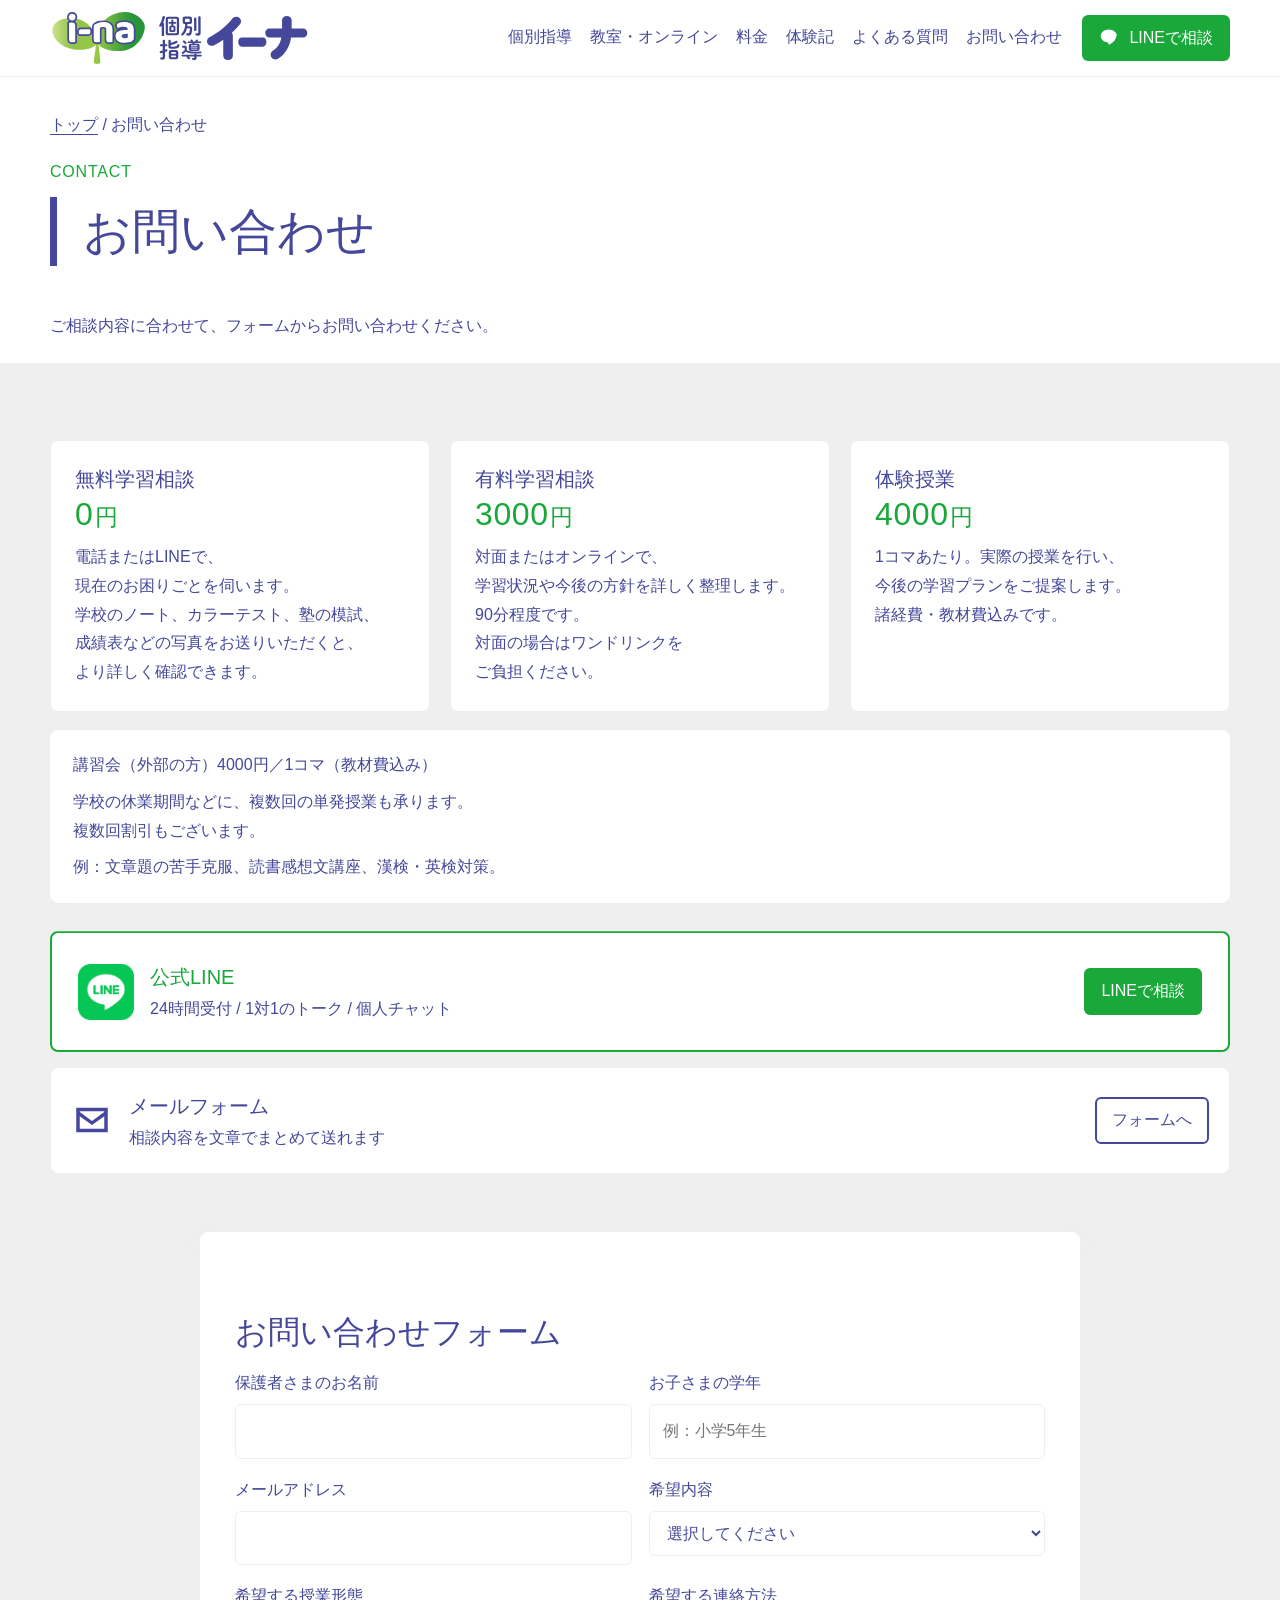
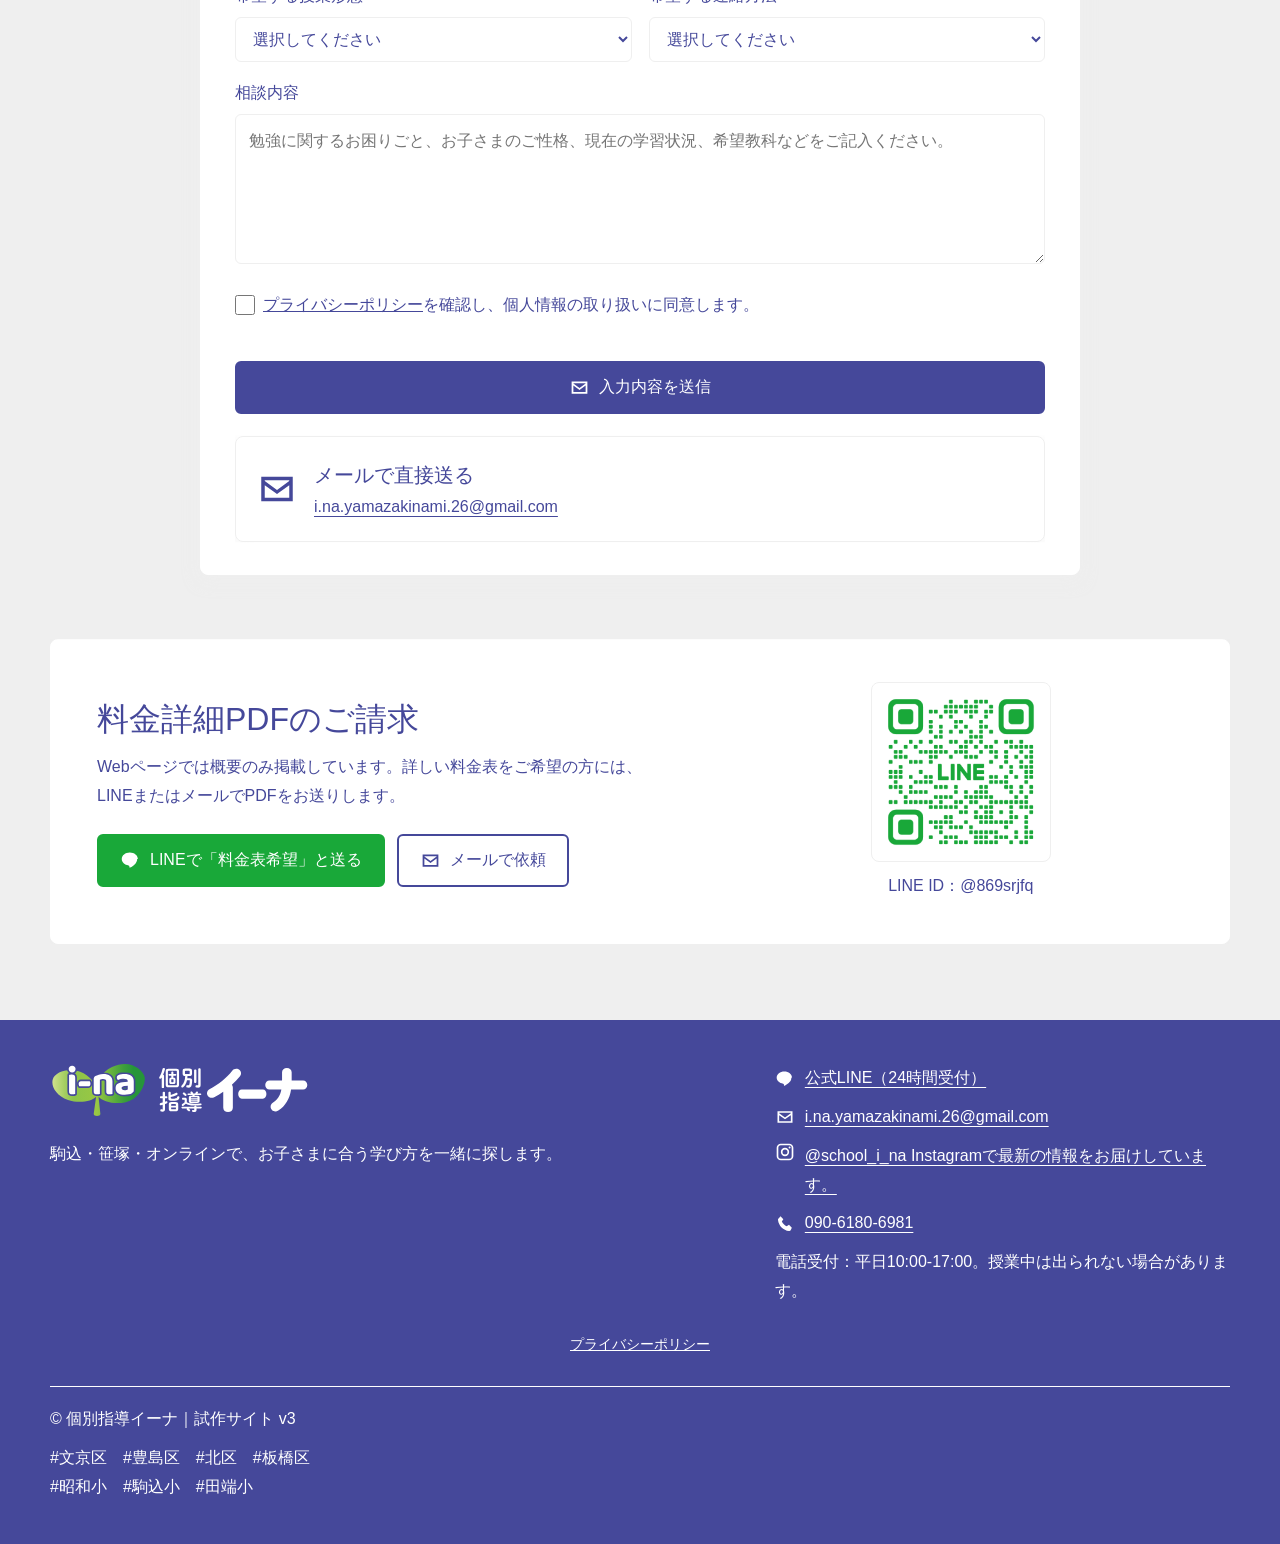
==== contact.html @ 529be9f8 "プライバシーポリシー追加" ====
<!doctype html>
<html lang="ja">
<head>
<meta charset="utf-8">
<meta name="viewport" content="width=device-width,initial-scale=1">
<title>学習相談・体験授業｜個別指導イーナ</title>
<meta name="description" content="無料学習相談、有料学習相談、体験授業、講習会、料金表PDFの請求窓口です。">
<link rel="icon" href="assets/logo.webp">
<link rel="stylesheet" href="style.css?v=20260724-9">
</head>
<body>

<header class="site-header">
  <div class="container header-inner">
    <a class="brand" href="index.html" aria-label="個別指導イーナ トップへ">
      <img src="assets/logo-horizontal.svg?v=20260723-2" alt="個別指導イーナ">
    </a>
    <button class="menu-button" type="button" aria-label="メニューを開く">☰</button>
    <nav class="nav" aria-label="メインナビゲーション">
      <a href="index.html#features">個別指導</a>
      <a href="index.html#classrooms">教室・オンライン</a>
      <a href="pricing.html">料金</a>
      <a href="voices.html">体験記</a>
      <a href="index.html#faq">よくある質問</a>
      <a href="contact.html">お問い合わせ</a>
    </nav>
    <a class="button line small" href="https://lin.ee/6t2VMWp" target="_blank" rel="noopener"><svg viewBox="0 0 24 24" aria-hidden="true"><path d="M20.4 10.3c0-4.1-4.1-7.4-9.2-7.4S2 6.2 2 10.3c0 3.7 3.3 6.8 7.8 7.3.3.1.7.3.8.6l.2 1.5c.1.4.5.6.8.4 1.8-1 4.6-2.8 6.2-4.8 1.2-1.4 1.8-3 1.8-4.9Z" fill="currentColor"/><path d="M6.4 8.5v3.8h2.2v-.8H7.3v-3H6.4Zm3 0v3.8h.9V8.5h-.9Zm1.8 0v3.8h.9v-2.2l1.7 2.2h.8V8.5h-.9v2.2L12 8.5h-.8Zm4.3 0v3.8h2.4v-.8h-1.5v-.7h1.4V10h-1.4v-.7h1.5v-.8h-2.4Z" fill="#ffffff"/></svg>LINEで相談</a>
  </div>
</header>


<main>
<section class="page-hero"><div class="page-title-band"><div class="container"><div class="breadcrumb"><a href="index.html">トップ</a> / お問い合わせ</div><div class="eyebrow">CONTACT</div><h1>お問い合わせ</h1></div></div><div class="page-intro-band"><div class="container"><p class="lead">ご相談内容に合わせて、フォームからお問い合わせください。</p></div></div></section>
<section class="section"><div class="container">
  <div class="grid-3">
    <article class="card"><div class="card-body"><h3>無料学習相談</h3><div class="price"><span class="price-number">0</span><span class="price-unit">円</span></div><p><span class="keep-together">電話またはLINEで、</span><wbr><span class="keep-together">現在のお困りごとを伺います。</span></p><p class="small-note">学校のノート、カラーテスト、塾の模試、成績表などの写真をお送りいただくと、より詳しく確認できます。</p></div></article>
    <article class="card"><div class="card-body"><h3>有料学習相談</h3><div class="price"><span class="price-number">3000</span><span class="price-unit">円</span></div><p><span class="keep-together">対面またはオンラインで、</span><wbr><span class="keep-together">学習状況や今後の方針を詳しく整理します。</span> 90分程度です。</p><p class="small-note">対面の場合はワンドリンクをご負担ください。</p></div></article>
    <article class="card"><div class="card-body"><h3>体験授業</h3><div class="price"><span class="price-number">4000</span><span class="price-unit">円</span></div><p><span class="keep-together">1コマあたり。</span><wbr><span class="keep-together">実際の授業を行い、</span><wbr><span class="keep-together">今後の学習プランをご提案します。</span></p><p class="small-note">諸経費・教材費込みです。</p></div></article>
  </div>
  <div class="course-note"><p><strong>講習会（外部の方）4000円／1コマ（教材費込み）</strong></p><p>学校の休業期間などに、複数回の単発授業も承ります。<br>複数回割引もございます。</p><p>例：文章題の苦手克服、読書感想文講座、漢検・英検対策。</p></div>

  <div class="contact-priority">
    <article class="contact-big"><span class="contact-icon"><img src="assets/LINE_Brand_icon.png" alt="LINEアイコン"></span><span class="contact-copy"><strong>公式LINE</strong><span><span class="inline-phrase">24時間受付</span> / <span class="inline-phrase">1対1のトーク</span> / <span class="inline-phrase">個人チャット</span></span></span><a class="button line small contact-action" href="https://lin.ee/6t2VMWp" target="_blank" rel="noopener">LINEで相談</a></article>
    <article class="contact-mid"><span class="contact-icon"><svg viewBox="0 0 24 24" aria-hidden="true"><path d="M3 5h18v14H3V5Zm2 2v.4l7 5.1 7-5.1V7H5Zm14 10V9.8l-7 5-7-5V17h14Z" fill="currentColor"/></svg></span><span class="contact-copy"><strong>メールフォーム</strong><span>相談内容を文章でまとめて送れます</span></span><a class="button small contact-action" href="#mail-form">フォームへ</a></article>
  </div>

  <section id="mail-form" class="prose" style="margin-top:58px"><h2>お問い合わせフォーム</h2>
    <form class="form-grid" name="contact" method="POST" data-netlify="true" netlify-honeypot="bot-field" action="/thanks.html">
      <input type="hidden" name="form-name" value="contact">
      <p hidden>
        <label>
          この欄には入力しないでください
          <input name="bot-field">
        </label>
      </p>
      <label class="field"><span>保護者さまのお名前</span><input type="text" name="parent_name" required></label>
      <label class="field"><span>お子さまの学年</span><input type="text" name="child_grade" placeholder="例：小学5年生"></label>
      <label class="field"><span>メールアドレス</span><input type="email" name="email" required></label>
      <label class="field"><span>希望内容</span><select name="inquiry_type" required><option value="" selected>選択してください</option><option value="無料学習相談">無料学習相談</option><option value="有料学習相談">有料学習相談</option><option value="体験授業">体験授業</option><option value="講習会（外部の方）">講習会（外部の方）</option><option value="料金詳細PDFの請求">料金詳細PDFの請求</option><option value="その他">その他</option></select></label>
      <label class="field"><span>希望する授業形態</span><select name="lesson_style" required><option value="" selected>選択してください</option><option value="駒込hahaco校">駒込hahaco校</option><option value="笹塚校">笹塚校</option><option value="オンライン校">オンライン校</option><option value="相談して決めたい">相談して決めたい</option></select></label>
      <label class="field"><span>希望する連絡方法</span><select name="contact_method" required><option value="" selected>選択してください</option><option value="LINE">LINE</option><option value="メール">メール</option><option value="Instagram DM（@school_i_na）">Instagram DM（@school_i_na）</option><option value="電話">電話</option></select></label>
      <label class="field full"><span>相談内容</span><textarea name="message" placeholder="勉強に関するお困りごと、お子さまのご性格、現在の学習状況、希望教科などをご記入ください。"></textarea></label>
      <div class="field full privacy-consent-wrapper">
        <label class="privacy-consent">
          <input type="checkbox" name="privacy_consent" value="同意する" required>
          <span><a href="privacy.html" target="_blank" rel="noopener">プライバシーポリシー</a>を確認し、個人情報の取り扱いに同意します。</span>
        </label>
      </div>
      <div class="field full"><button class="button primary" type="submit"><svg viewBox="0 0 24 24" aria-hidden="true"><path d="M3 5h18v14H3V5Zm2 2v.4l7 5.1 7-5.1V7H5Zm14 10V9.8l-7 5-7-5V17h14Z" fill="currentColor"/></svg>入力内容を送信</button></div>
    </form>
    <div class="contact-mid" style="margin-top:22px"><span class="contact-icon"><svg viewBox="0 0 24 24" aria-hidden="true"><path d="M3 5h18v14H3V5Zm2 2v.4l7 5.1 7-5.1V7H5Zm14 10V9.8l-7 5-7-5V17h14Z" fill="currentColor"/></svg></span><span class="contact-copy"><strong>メールで直接送る</strong><span><a href="mailto:i.na.yamazakinami.26@gmail.com">i.na.yamazakinami.26@gmail.com</a></span></span></div>
  </section>

  <section id="price-request" class="line-cta" style="margin-top:64px"><div><h2>料金詳細PDFのご請求</h2><p>Webページでは概要のみ掲載しています。詳しい料金表をご希望の方には、LINEまたはメールでPDFをお送りします。</p><div class="hero-actions"><a class="button line" href="https://lin.ee/6t2VMWp" target="_blank" rel="noopener"><svg viewBox="0 0 24 24" aria-hidden="true"><path d="M20.4 10.3c0-4.1-4.1-7.4-9.2-7.4S2 6.2 2 10.3c0 3.7 3.3 6.8 7.8 7.3.3.1.7.3.8.6l.2 1.5c.1.4.5.6.8.4 1.8-1 4.6-2.8 6.2-4.8 1.2-1.4 1.8-3 1.8-4.9Z" fill="currentColor"/><path d="M6.4 8.5v3.8h2.2v-.8H7.3v-3H6.4Zm3 0v3.8h.9V8.5h-.9Zm1.8 0v3.8h.9v-2.2l1.7 2.2h.8V8.5h-.9v2.2L12 8.5h-.8Zm4.3 0v3.8h2.4v-.8h-1.5v-.7h1.4V10h-1.4v-.7h1.5v-.8h-2.4Z" fill="#ffffff"/></svg>LINEで「料金表希望」と送る</a><a class="button" href="mailto:i.na.yamazakinami.26@gmail.com?subject=%E6%96%99%E9%87%91%E8%A1%A8PDF%E5%B8%8C%E6%9C%9B"><svg viewBox="0 0 24 24" aria-hidden="true"><path d="M3 5h18v14H3V5Zm2 2v.4l7 5.1 7-5.1V7H5Zm14 10V9.8l-7 5-7-5V17h14Z" fill="currentColor"/></svg>メールで依頼</a></div></div><div class="line-qr"><img src="assets/line-qr.png?v=20260723-2" alt="個別指導イーナ 公式LINE QRコード"><span class="small-note">LINE ID：@869srjfq</span></div></section>
</div></section>
</main>


<footer class="site-footer">
  <div class="container">
    <div class="footer-grid">
      <div>
        <a class="brand footer-brand" href="index.html"><img src="assets/logo-horizontal-footer.svg?v=20260723-2" alt="個別指導イーナ"></a>
        <p>駒込・笹塚・オンラインで、お子さまに合う学び方を一緒に探します。</p>
      </div>
      <div class="footer-contact">
        <a class="footer-link line" href="https://lin.ee/6t2VMWp" target="_blank" rel="noopener"><svg viewBox="0 0 24 24" aria-hidden="true"><path d="M20.4 10.3c0-4.1-4.1-7.4-9.2-7.4S2 6.2 2 10.3c0 3.7 3.3 6.8 7.8 7.3.3.1.7.3.8.6l.2 1.5c.1.4.5.6.8.4 1.8-1 4.6-2.8 6.2-4.8 1.2-1.4 1.8-3 1.8-4.9Z" fill="currentColor"/><path d="M6.4 8.5v3.8h2.2v-.8H7.3v-3H6.4Zm3 0v3.8h.9V8.5h-.9Zm1.8 0v3.8h.9v-2.2l1.7 2.2h.8V8.5h-.9v2.2L12 8.5h-.8Zm4.3 0v3.8h2.4v-.8h-1.5v-.7h1.4V10h-1.4v-.7h1.5v-.8h-2.4Z" fill="#ffffff"/></svg>公式LINE（24時間受付）</a>
        <a class="footer-link" href="mailto:i.na.yamazakinami.26@gmail.com"><svg viewBox="0 0 24 24" aria-hidden="true"><path d="M3 5h18v14H3V5Zm2 2v.4l7 5.1 7-5.1V7H5Zm14 10V9.8l-7 5-7-5V17h14Z" fill="currentColor"/></svg>i.na.yamazakinami.26@gmail.com</a>
        <a class="footer-link footer-link-wrap" href="https://www.instagram.com/school_i_na/" target="_blank" rel="noopener"><svg viewBox="0 0 24 24" aria-hidden="true"><path d="M7 2h10a5 5 0 0 1 5 5v10a5 5 0 0 1-5 5H7a5 5 0 0 1-5-5V7a5 5 0 0 1 5-5Zm0 2a3 3 0 0 0-3 3v10a3 3 0 0 0 3 3h10a3 3 0 0 0 3-3V7a3 3 0 0 0-3-3H7Zm10.5 1.5a1.2 1.2 0 1 1 0 2.4 1.2 1.2 0 0 1 0-2.4ZM12 7a5 5 0 1 1 0 10 5 5 0 0 1 0-10Zm0 2a3 3 0 1 0 0 6 3 3 0 0 0 0-6Z" fill="currentColor"/></svg><span class="footer-link-text">@school_i_na Instagramで最新の情報をお届けしています。</span></a>
        <a class="footer-link" href="tel:09061806981"><svg viewBox="0 0 24 24" aria-hidden="true"><path d="M6.6 2.8 10 6.2 8.2 9c1.2 2.5 3.3 4.6 5.8 5.8l2.8-1.8 3.4 3.4-1.4 3c-.3.7-1.1 1.1-1.9 1C9.8 19.5 4.5 14.2 3.6 7.1c-.1-.8.3-1.6 1-1.9l2-2.4Z" fill="currentColor"/></svg>090-6180-6981</a>
        <span class="footer-note">電話受付：平日10:00-17:00。授業中は出られない場合があります。</span>
      </div>
    </div>
    <div class="footer-links-bottom" style="margin-top: 24px; text-align: center;">
      <a href="privacy.html" style="color: inherit; text-decoration: underline; font-size: 14px;">プライバシーポリシー</a>
    </div>
    <div class="copyright">© 個別指導イーナ｜試作サイト v3</div>
    <p class="footer-hashtags">#文京区　#豊島区　#北区　#板橋区<br>#昭和小　#駒込小　#田端小</p>
  </div>
</footer>
<div class="mobile-cta" aria-label="LINEとお問い合わせ">
  <a class="mobile-cta-link line" href="https://lin.ee/6t2VMWp" target="_blank" rel="noopener"><span class="mobile-cta-icon"><svg viewBox="0 0 24 24" aria-hidden="true"><path d="M20.4 10.3c0-4.1-4.1-7.4-9.2-7.4S2 6.2 2 10.3c0 3.7 3.3 6.8 7.8 7.3.3.1.7.3.8.6l.2 1.5c.1.4.5.6.8.4 1.8-1 4.6-2.8 6.2-4.8 1.2-1.4 1.8-3 1.8-4.9Z" fill="currentColor"/><path d="M6.4 8.5v3.8h2.2v-.8H7.3v-3H6.4Zm3 0v3.8h.9V8.5h-.9Zm1.8 0v3.8h.9v-2.2l1.7 2.2h.8V8.5h-.9v2.2L12 8.5h-.8Zm4.3 0v3.8h2.4v-.8h-1.5v-.7h1.4V10h-1.4v-.7h1.5v-.8h-2.4Z" fill="#ffffff"/></svg><span class="mobile-cta-label">LINE</span></span></a>
  <a class="mobile-cta-link" href="#mail-form"><span class="mobile-cta-icon"><svg viewBox="0 0 24 24" aria-hidden="true"><path d="M3 5h18v14H3V5Zm2 2v.4l7 5.1 7-5.1V7H5Zm14 10V9.8l-7 5-7-5V17h14Z" fill="currentColor"/></svg><span class="mobile-cta-label">お問い<br>合わせ</span></span></a>
</div>
<script src="script.js?v=20260724-2"></script>
</body>
</html>
---- style.css ----
@font-face {
  font-family:"Gen Interface JP";
  src:url("assets/fonts/GenInterfaceJP-Regular.ttf") format("truetype");
  font-style:normal;
  font-weight:400;
  font-display:swap;
}

@font-face {
  font-family:"Gen Interface JP";
  src:url("assets/fonts/GenInterfaceJP-Medium.ttf") format("truetype");
  font-style:normal;
  font-weight:500;
  font-display:swap;
}

:root {
  --navy:#45489a;
  --green:#19a839;
  --gray:#efefef;
  --white:#ffffff;
  --shadow:0 10px 28px rgba(239,239,239,.55);
  --shadow-small:0 5px 16px rgba(239,239,239,.5);
  --radius:8px;
  --max:1180px;
  --text-size:16px;
  --small-heading:20px;
  --section-heading:32px;
  --page-heading:48px;
}

*{box-sizing:border-box}
html{scroll-behavior:smooth}
body{margin:0;color:var(--navy);background:var(--gray);font-family:"Gen Interface JP",sans-serif;font-size:var(--text-size);font-weight:400;line-height:1.8;line-break:strict;word-break:normal;overflow-wrap:break-word}
strong,b{font-weight:400}
a{color:inherit;text-decoration:none}
img{display:block;max-width:100%}
button,input,textarea,select{font:inherit;font-weight:400}
button{color:inherit}
.icon-library{position:absolute;width:0;height:0;overflow:hidden}
.container{width:min(calc(100% - 40px),var(--max));margin-inline:auto}

.site-header{position:sticky;top:0;z-index:50;background:var(--white);border-bottom:1px solid var(--gray)}
.header-inner{min-height:76px;display:flex;align-items:center;gap:20px}
.brand{display:flex;align-items:center;gap:12px;min-width:max-content;color:var(--navy)}
.brand img{width:76px;height:46px;object-fit:contain}
.header-inner .brand img{width:260px;height:auto;max-height:52px}
.brand-name{font-size:var(--text-size);line-height:1.35}
.nav{margin-left:auto;display:flex;align-items:center;gap:18px;font-size:var(--text-size)}
.nav a{padding:8px 0;border-bottom:2px solid var(--white);white-space:nowrap}
.nav a:hover,.nav a:focus-visible{border-bottom-color:var(--navy)}
.menu-button{display:none;margin-left:auto;padding:6px;border:0;background:var(--white);font-size:var(--section-heading);line-height:1;color:var(--navy);cursor:pointer}

.button>svg,.footer-link>svg{width:21px;height:21px;display:block;flex:0 0 auto}
.footer-link>svg{width:20px;height:20px}
.button{min-height:48px;display:inline-flex;align-items:center;justify-content:center;gap:9px;padding:10px 21px;border:2px solid var(--navy);border-radius:6px;background:var(--white);color:var(--navy);cursor:pointer;transition:transform .18s ease,box-shadow .18s ease;white-space:nowrap}
.button:hover,.button:focus-visible{transform:translateY(-2px);box-shadow:var(--shadow-small)}
.button.primary{background:var(--navy);color:var(--white)}
.button.line{background:var(--green);border-color:var(--green);color:var(--white)}
.button.line-inverse{background:var(--white);border-color:var(--white);color:var(--green)}
.button.small{min-height:40px;padding:7px 15px;font-size:var(--text-size)}
.button.tiny{min-height:40px;padding:7px 15px;font-size:var(--text-size);border-width:1px}

.eyebrow{margin-bottom:10px;color:var(--green);font-size:var(--text-size);letter-spacing:0}
.eyebrow,.number,.price,.consult-price{font-family:Futura,"Futura PT","Gen Interface JP",sans-serif;font-style:normal;font-weight:500}
.eyebrow,.number{letter-spacing:.05em}
.price,.consult-price{letter-spacing:.02em}
.price-display{font-family:"Gen Interface JP",sans-serif;font-size:20px;font-style:normal;font-weight:500;letter-spacing:0}
.link-pending{color:var(--green);text-decoration:underline;text-underline-offset:3px}
.price-inline{font-family:"Gen Interface JP",sans-serif;letter-spacing:0}
h1,h2,h3,h4{margin-top:0;color:var(--navy);font-weight:400;line-height:1.45;text-wrap:pretty;word-break:auto-phrase}
h1{margin-bottom:18px;font-size:var(--page-heading);letter-spacing:0}
h2{margin-bottom:14px;font-size:var(--section-heading);letter-spacing:0}
h3{margin-bottom:8px;font-size:var(--small-heading)}
h4{margin-bottom:7px;font-size:var(--small-heading)}
p{margin-top:0}
p,li,summary{word-break:auto-phrase;text-wrap:pretty}
.keep-together{white-space:nowrap}
.lead{max-width:760px;color:var(--navy);font-size:var(--text-size)}
.small-note{font-size:var(--text-size);color:var(--navy)}
.number{margin-bottom:8px;color:var(--green);font-size:var(--text-size)}
.hero-actions{display:flex;flex-wrap:wrap;align-items:center;gap:12px;margin-top:24px}
.center-actions{display:flex;flex-wrap:wrap;align-items:center;justify-content:center;gap:20px;margin-top:28px}
.text-link{padding:6px 0;border-bottom:1px solid var(--navy)}

.section{padding:76px 0;background:var(--gray)}
.section-compact{padding-top:38px;padding-bottom:38px}
.section-gray{background:var(--gray)}
.section-head{width:100%;max-width:820px;margin-bottom:30px;padding:26px 30px 28px;border-left:6px solid var(--navy);background:var(--white);text-align:left}
.section-head .eyebrow{margin-bottom:6px;padding:0;color:var(--green);background:var(--white)}
.section-head h2{margin-bottom:0;padding:0;color:var(--navy);background:var(--white)}
.section-head p{margin:14px 0 0;padding:0;color:var(--navy);background:var(--white)}
.section-head.centered{margin-right:auto;margin-left:auto;text-align:left}
.section .section-head{box-shadow:none}
.grid-2,.grid-3,.grid-4{display:grid;gap:20px}
.grid-2{grid-template-columns:repeat(2,minmax(0,1fr))}
.grid-3{grid-template-columns:repeat(3,minmax(0,1fr))}
.grid-4{grid-template-columns:repeat(4,minmax(0,1fr))}
.card{overflow:hidden;border:1px solid var(--gray);border-radius:var(--radius);background:var(--white);box-shadow:var(--shadow-small)}
.card-body{padding:24px}
.card p{margin-bottom:0;color:var(--navy)}
.card-media{position:relative;aspect-ratio:16/10;overflow:hidden;background:var(--gray)}
.card-media img{width:100%;height:100%;object-fit:cover}
.grid-3>.card>.card-body>h3{margin-bottom:0}
.price{display:flex;align-items:baseline;gap:.04em;margin:0 0 9px;color:var(--green);font-size:var(--section-heading);line-height:1.25}
.price-number{font-family:Futura,"Futura PT","Gen Interface JP",sans-serif;font-style:normal;font-weight:500;letter-spacing:.02em;font-size:inherit}
.price-unit{font-family:"Gen Interface JP",sans-serif;font-size:0.72em;font-weight:500;letter-spacing:0;display:inline-flex;align-items:flex-start}

.home-hero{padding-bottom:0;background:var(--white)}
.hero-title-band{background:var(--white)}
.hero-title-band>.container{padding-top:36px;padding-bottom:20px}
.home-hero .hero-title-band h1{max-width:900px;margin-bottom:0;padding-left:26px;border-left:7px solid var(--navy);color:var(--navy)}
.hero-body-band{background:var(--white)}
.home-hero .hero-copy{padding-top:8px;padding-bottom:38px;background:var(--white)}
.home-hero .lead{max-width:850px;margin-bottom:0}
.hero-slider{overflow:hidden;margin-top:0;border:0;background:linear-gradient(to bottom, #c0d2ed 0%, #c7e0c3 100%)}
.slides{position:relative;width:100%;height:auto;aspect-ratio:3/2;display:flex;touch-action:pan-y pinch-zoom;cursor:grab;user-select:none;transition:transform .7s cubic-bezier(.65,0,.35,1);will-change:transform}
.slides.is-dragging{cursor:grabbing}
.slides.no-transition{transition:none}
.slide{height:100%;min-width:100%;flex:0 0 100%;margin:0;background:linear-gradient(to bottom, #c0d2ed 0%, #c7e0c3 100%)}
.slide picture,.slide img{display:block;width:100%;height:100%}
.slide img{object-fit:contain;object-position:center;background:linear-gradient(to bottom, #c0d2ed 0%, #c7e0c3 100%);pointer-events:none;-webkit-user-drag:none}
.slider-meta.container{width:100%;max-width:none;padding-right:max(20px,calc((100% - var(--max))/2));padding-left:max(20px,calc((100% - var(--max))/2))}
.slider-meta{min-height:62px;display:flex;align-items:center;justify-content:space-between;gap:20px;background:var(--white)}
.slider-caption{margin:0;padding:12px 0;color:var(--navy);font-size:var(--text-size)}
.slider-dots{display:flex;gap:9px;padding:12px 0}
.slider-dot{position:relative;width:12px;height:12px;overflow:hidden;padding:0;border:1px solid var(--navy);border-radius:50%;background:var(--white);cursor:pointer}
.slider-dot::before{content:"";position:absolute;inset:1px;border-radius:50%;background:var(--green);transform:scaleX(0);transform-origin:left}
.slider-dot.active,.slider-dot.complete{border-color:var(--green)}
.slider-dot.active::before{animation:slider-dot-fill 3.4s linear forwards}
.slider-dot.complete::before{transform:scaleX(1)}
.hero-slider.paused .slider-dot.active::before{animation-play-state:paused}
@keyframes slider-dot-fill{to{transform:scaleX(1)}}

@media (min-width: 1101px) {
  .hero-slider {
    width: min(calc(100% - 40px), var(--max));
    margin-inline: auto;
  }
  .slider-meta.container {
    padding-right: 0;
    padding-left: 0;
  }
  .consultation-grid {
    align-items: stretch;
  }
  .consultation-item {
    height: 100%;
    display: flex;
    flex-direction: column;
  }
}

.split-feature{display:grid;grid-template-columns:1.05fr .95fr;gap:46px;align-items:start}
.section-photo,.classroom-photo,.consultation-photo,.event-photo,.teacher-photo,.feature-image{overflow:hidden;border:0;border-radius:var(--radius);background:linear-gradient(to bottom, #c0d2ed 0%, #c7e0c3 100%);box-shadow:var(--shadow)}
.section-photo img,.classroom-photo img,.consultation-photo img,.event-photo img,.teacher-photo img,.feature-image img{width:100%;height:100%;object-fit:contain;background:linear-gradient(to bottom, #c0d2ed 0%, #c7e0c3 100%)}
.media-heading-frame{align-self:start;overflow:hidden;border:0;border-radius:0;background:var(--white);box-shadow:var(--shadow-small)}
.media-heading-frame .section-photo,.media-heading-frame .classroom-photo,.media-heading-frame .consultation-photo,.media-heading-frame .event-photo,.media-heading-frame .teacher-photo{border-bottom:0;border-radius:0;box-shadow:none}
.media-heading-frame .section-head{max-width:none;margin:0;border-top:0}
.concerns-photo{aspect-ratio:3/2}
.concern-list{display:grid;gap:10px;margin:0;padding:0;list-style:none}
.concern-list li{display:flex;align-items:center;gap:12px;min-height:54px;padding:10px 14px;border:1px solid var(--white);border-radius:var(--radius);background:var(--white);box-shadow:var(--shadow-small)}
.list-icon{width:28px;height:28px;flex:0 0 auto;color:var(--green);fill:none;stroke:currentColor;stroke-width:1.8;stroke-linecap:round;stroke-linejoin:round}
.section-note{margin:20px 0 0;padding:20px;border:1px solid var(--white);border-radius:var(--radius);background:var(--white);box-shadow:var(--shadow-small);font-size:var(--text-size)}

.feature-list{display:grid;grid-template-columns:repeat(3,minmax(0,1fr));gap:20px}
.feature-item{display:grid;grid-template-rows:auto 1fr;overflow:hidden;border:0;border-radius:0;background:var(--white);box-shadow:var(--shadow-small)}
.feature-item.reverse .feature-image,.feature-item.reverse .feature-copy{order:initial}
.feature-image{min-height:0;aspect-ratio:3/2;border-radius:0;box-shadow:none}
.feature-item .feature-image{border:0}
.feature-image.online-image img{object-fit:cover}
.feature-image.report-image{background:linear-gradient(to bottom, #c0d2ed 0%, #c7e0c3 100%)}
.feature-image.report-image img{object-fit:contain;background:linear-gradient(to bottom, #c0d2ed 0%, #c7e0c3 100%)}
.feature-copy{display:flex;flex-direction:column;justify-content:flex-start;padding:26px 24px;border-top:0}
.feature-copy p{margin-bottom:0}

.classroom-layout{display:grid;grid-template-columns:.8fr 1.2fr;gap:46px;align-items:start}
.classroom-photo{aspect-ratio:3/2}
.location-list{display:grid;gap:12px}
.location-panel{display:grid;grid-template-columns:50px 1fr;gap:16px;padding:20px;border:1px solid var(--white);border-radius:var(--radius);background:var(--white);box-shadow:var(--shadow-small)}
.location-panel h3,.location-panel p{margin-bottom:0}
.schedule-days{display:flex;flex-wrap:wrap;gap:8px;margin-top:12px}
.schedule-day{min-width:32px;height:32px;display:inline-flex;align-items:center;justify-content:center;padding:0 8px;border:1px solid var(--green);border-radius:6px;background:var(--white);color:var(--green);line-height:1}
.schedule-day.wide{min-width:72px}
.map-link{display:inline-flex;align-items:center;gap:7px;margin-top:12px;padding-bottom:2px;border-bottom:1px solid var(--green);color:var(--green)}
.map-link svg{width:20px;height:20px;fill:none;stroke:currentColor;stroke-width:1.8;stroke-linecap:round;stroke-linejoin:round}
.panel-icon{width:46px;height:46px;padding:7px;border-radius:6px;background:var(--green);color:var(--white);fill:none;stroke:currentColor;stroke-width:1.7;stroke-linecap:round;stroke-linejoin:round}
.service-layout .service-item .service-icon{width:46px;height:46px;padding:4px;border-radius:6px;background:var(--white);color:var(--green);fill:none;stroke:currentColor;stroke-width:1.7;stroke-linecap:round;stroke-linejoin:round}
.event-layout .support-list .list-icon{width:46px;height:46px;padding:7px;border-radius:6px;background:var(--green);color:var(--white);fill:none;stroke:currentColor;stroke-width:1.7;stroke-linecap:round;stroke-linejoin:round}

.service-layout{display:grid;grid-template-columns:.75fr 1.25fr;gap:44px;align-items:start}
.service-list{display:grid;grid-template-columns:repeat(2,minmax(0,1fr));gap:16px}
.service-item{display:grid;grid-template-columns:50px 1fr;gap:16px;min-height:170px;padding:22px;border:1px solid var(--white);border-radius:var(--radius);background:var(--white);box-shadow:var(--shadow-small)}
.service-layout>*,.service-list,.service-item,.service-item>div{min-width:0}
.service-item h3{font-size:var(--small-heading)}
.service-item p{margin-bottom:0;font-size:var(--text-size)}

.consultation-grid{display:grid;grid-template-columns:repeat(3,minmax(0,1fr));gap:14px;align-items:end}
.consultation-visual{max-width:820px;margin:0 auto 30px}
.consultation-photo{aspect-ratio:3/2}
.consultation-item{padding:18px 16px;border:1px solid var(--white);border-radius:var(--radius);background:var(--white);box-shadow:var(--shadow-small)}
.event-layout{display:grid;grid-template-columns:1.05fr .95fr;gap:46px;align-items:start}
.event-photo{aspect-ratio:3/2}
.support-list{display:grid;gap:12px}
.support-list article{display:grid;grid-template-columns:50px 1fr;gap:16px;padding:18px;border:1px solid var(--white);border-radius:var(--radius);background:var(--white);box-shadow:var(--shadow-small)}
.support-list article:last-child{border-bottom:1px solid var(--white)}
.support-list h3,.support-list p{margin-bottom:0}
.support-list p{font-size:var(--text-size)}

.teacher-block{display:grid;grid-template-columns:360px 1fr;gap:44px;align-items:start}
.teacher-photo{aspect-ratio:3/2}
.teacher-copy{padding:32px 34px;border:1px solid var(--white);border-radius:var(--radius);background:var(--white);box-shadow:var(--shadow-small)}
.teacher-block p:last-child{margin-bottom:0}

.parent-voice-section{background:var(--gray)}
.voice-slider{max-width:920px;margin:0 auto}
.voice-frame{overflow:hidden;border:0;border-radius:0;background:var(--white);box-shadow:var(--shadow-small)}
.voice-viewport{overflow:hidden;border:0;background:linear-gradient(to bottom, #c0d2ed 0%, #c7e0c3 100%);touch-action:pan-y pinch-zoom;cursor:grab;user-select:none}
.voice-viewport.is-dragging{cursor:grabbing}
.voice-track{display:flex;transition:transform .8s cubic-bezier(.65,0,.35,1);will-change:transform}
.voice-track.no-transition{transition:none}
.voice-slide{min-width:100%;display:block;flex:0 0 100%;margin:0}
.voice-slide img{display:block;width:100%;height:auto;background:linear-gradient(to bottom, #c0d2ed 0%, #c7e0c3 100%);pointer-events:none;-webkit-user-drag:none}
.voice-heading-band{display:grid;gap:18px;padding:28px 32px;border-top:0;border-left:6px solid var(--navy);background:var(--white)}
.voice-heading-top{display:flex;align-items:center;justify-content:space-between;gap:18px}
.voice-heading-top .eyebrow{margin-bottom:0}
.voice-heading-copy{padding-left:0;border-left:0}
.voice-heading-copy h2{margin:6px 0 10px}
.voice-heading-copy p{margin:0;color:var(--navy)}
.voice-heading-copy .voice-attribution{margin-top:16px;color:var(--navy);font-size:var(--text-size)}
.mobile-cta-link.line .mobile-cta-label{white-space:nowrap;width:auto}
.voice-link{color:var(--green);text-decoration:underline;text-decoration-thickness:1px;text-underline-offset:4px;white-space:nowrap}
.voice-swipe-hint{display:none;margin:0;color:var(--green);font-size:var(--text-size);text-align:center}
.voice-dots{display:flex;justify-content:center;gap:9px;margin-top:0}
.voice-dot{position:relative;width:12px;height:12px;overflow:hidden;padding:0;border:1px solid var(--navy);border-radius:50%;background:var(--white);cursor:pointer}
.voice-dot::before{content:"";position:absolute;inset:1px;border-radius:50%;background:var(--green);transform:scaleX(0);transform-origin:left}

.consultation-grid .consultation-icon{width:46px;height:46px;margin-bottom:12px;padding:7px;border-radius:6px;background:var(--green);color:var(--white);fill:none;stroke:currentColor;stroke-width:1.7;stroke-linecap:round;stroke-linejoin:round}

.consultation-item .consult-price{display:flex;align-items:baseline;gap:2px;margin:0 0 6px;line-height:1}
.consultation-item .price-number{font-size:var(--section-heading);font-weight:500;line-height:1;color:var(--green)}
.consultation-item .price-unit{font-size:16px;font-weight:700;line-height:1;color:var(--green)}

.mobile-cta-link:not(.line) .mobile-cta-label{width:auto;min-width:3em;white-space:normal;display:block;text-align:center}
.voice-dot.active,.voice-dot.complete{border-color:var(--green)}
.voice-dot.active::before{animation:voice-dot-fill 6s linear forwards}
.voice-dot.complete::before{transform:scaleX(1)}
.voice-slider.paused .voice-dot.active::before{animation-play-state:paused}
.voice-slider.is-single .voice-dots{display:none}
.voice-slider.manual .voice-dot::before{animation:none;transform:scaleX(0)}
.voice-slider.manual .voice-dot.complete{border-color:var(--navy)}
.voice-slider.manual .voice-dot.active::before{transform:scaleX(1)}
@keyframes voice-dot-fill{to{transform:scaleX(1)}}
.voice-gallery{display:grid;grid-template-columns:repeat(2,minmax(0,1fr));gap:20px}
.voice-card{overflow:hidden;border:0;border-radius:0;background:var(--white);box-shadow:var(--shadow-small)}
.voice-card-placeholder{display:flex;aspect-ratio:3/2;align-items:center;justify-content:center;background:linear-gradient(to bottom,#c0d2ed 0%,#c7e0c3 100%);color:var(--navy)}
.voice-card-image{display:block;aspect-ratio:3/2;overflow:hidden;background:linear-gradient(to bottom,#c0d2ed 0%,#c7e0c3 100%)}
.voice-card-image img{width:100%;height:100%;object-fit:contain;background:linear-gradient(to bottom,#c0d2ed 0%,#c7e0c3 100%);pointer-events:none;-webkit-user-drag:none}
.voice-card-caption{margin:0;padding:14px 16px;color:var(--navy);font-size:var(--text-size);line-height:1.6}
.voice-gallery-section:has(.voice-gallery:empty){padding:0}

.faq-layout{display:grid;grid-template-columns:.7fr 1.3fr;gap:46px;align-items:start}
.faq-list{display:grid;gap:10px}
details{padding:0 20px;border:1px solid var(--gray);border-radius:var(--radius);background:var(--white);box-shadow:var(--shadow-small)}
summary{position:relative;padding:18px 42px 18px 0;cursor:pointer;list-style:none}
summary::-webkit-details-marker{display:none}
summary:focus-visible{outline:2px solid var(--green);outline-offset:-2px;border-radius:6px}
summary::before,summary::after{content:"";position:absolute;top:50%;right:2px;width:18px;height:2px;background:var(--green);transform:translateY(-50%);transition:transform .3s cubic-bezier(.2,.8,.2,1)}
summary::after{transform:translateY(-50%) rotate(90deg)}
details[open] summary::after{transform:translateY(-50%) rotate(0deg)}
.faq-answer{display:block}
.faq-answer-inner{padding-bottom:18px}
details.is-opening .faq-answer-inner{transform-origin:top;animation:faq-answer-in .48s cubic-bezier(.2,.8,.2,1)}
@keyframes faq-answer-in{from{transform:translateY(-12px) scaleY(.97)}to{transform:translateY(0) scaleY(1)}}
.faq-answer p,.faq-answer ul,.faq-answer .small-note{margin:0 0 10px;color:var(--green)}
.faq-answer p:last-child,.faq-answer ul:last-child{margin-bottom:0}

.line-section{background:var(--gray)}
.line-section .line-cta{color:var(--navy);background:var(--white);border:1px solid var(--white);box-shadow:var(--shadow-small)}
.line-section .eyebrow{color:var(--green)}
.line-section h2,.line-section p,.line-section .small-note{color:var(--navy)}
.line-section .button.line-inverse{background:var(--green);border-color:var(--green);color:var(--white)}
.line-cta{display:grid;grid-template-columns:1.15fr .85fr;align-items:center;gap:40px;padding:42px 46px;border:1px solid var(--white);border-radius:var(--radius);background:var(--white);box-shadow:var(--shadow-small)}
.line-cta h2{margin-bottom:10px}
.line-points{display:flex;flex-wrap:wrap;gap:8px;margin:18px 0 0}
.line-point{padding:5px 10px;border:1px solid var(--green);border-radius:6px;background:var(--white);color:var(--green);font-size:var(--text-size)}
.line-qr{display:flex;flex-direction:column;align-items:center;gap:10px}
.line-qr img{width:180px;height:180px;padding:8px;border:1px solid var(--gray);border-radius:var(--radius);background:var(--white)}

.page-hero{background:var(--white);border-bottom:1px solid var(--gray)}
.page-title-band{background:var(--white)}
.page-title-band>.container{padding-top:34px;padding-bottom:24px}
.page-title-band .breadcrumb{color:var(--navy)}
.page-title-band .eyebrow{color:var(--green)}
.page-title-band h1{margin-bottom:0;padding-left:26px;border-left:7px solid var(--navy);color:var(--navy)}
.page-intro-band{background:var(--white)}
.page-intro-band>.container{padding-top:22px;padding-bottom:22px}
.page-intro-band .lead{margin-bottom:0}
.breadcrumb{margin-bottom:18px;color:var(--navy);font-size:var(--text-size)}
.prose{max-width:880px;margin-inline:auto;padding:32px 34px;border:1px solid var(--white);border-radius:var(--radius);background:var(--white);box-shadow:var(--shadow-small)}
.prose h2{margin-top:44px}
.prose p,.prose li{color:var(--navy)}
.price-summary{display:grid;gap:18px;max-width:820px}
.price-row{padding:26px 28px;border:1px solid var(--white);border-radius:var(--radius);background:var(--white);box-shadow:var(--shadow-small)}
.price-row h2{margin-bottom:7px;font-size:var(--section-heading)}
.price-row h4{color:var(--green)}
.price-row p{margin-bottom:7px}
.highlight{color:var(--green)}
.course-note{margin-top:18px;padding:20px 22px;border:1px solid var(--white);border-radius:var(--radius);background:var(--white);box-shadow:var(--shadow-small);font-size:var(--text-size)}
.course-note p{margin:0 0 8px}
.course-note p:last-child{margin-bottom:0}

.contact-priority{display:grid;gap:15px;margin:28px 0}
.contact-big,.contact-mid,.contact-small{display:flex;align-items:center;gap:16px;border:1px solid var(--gray);border-radius:var(--radius);background:var(--white);box-shadow:var(--shadow-small)}
.contact-big{padding:26px;border:2px solid var(--green)}
.contact-mid{padding:20px}
.contact-small{padding:15px 18px}
.contact-big .contact-icon{width:56px;height:56px;color:var(--green)}
.contact-big .contact-copy strong{color:var(--green)}
.contact-mid .contact-icon{width:42px;height:42px;color:var(--navy)}
.contact-small .contact-icon{width:31px;height:31px;color:var(--navy)}
.contact-icon svg{width:100%;height:100%}
.contact-icon img{display:block;width:100%;height:100%;object-fit:contain}
.contact-copy{flex:1}
.contact-copy strong{display:block;font-size:var(--small-heading)}
.contact-copy span{display:block;color:var(--navy);font-size:var(--text-size)}
.contact-copy .inline-phrase{display:inline;white-space:nowrap;font-size:inherit}
.contact-action{flex:0 0 auto}
.form-grid{display:grid;grid-template-columns:1fr 1fr;gap:17px}
.field{display:flex;flex-direction:column;gap:6px}
.field.full{grid-column:1/-1}
input,select,textarea{width:100%;padding:12px 13px;border:1px solid var(--gray);border-radius:6px;background:var(--white);color:var(--navy)}
textarea{min-height:150px;resize:vertical}
.placeholder-note{margin-top:17px;padding:16px 18px;border:1px solid var(--white);border-radius:6px;color:var(--navy);background:var(--white);font-size:var(--text-size)}

.site-footer{padding:44px 0 26px;color:var(--white);background:var(--navy)}
.footer-grid{display:grid;grid-template-columns:1.2fr .8fr;gap:42px}
.site-footer .brand{color:var(--white)}
.footer-brand{width:max-content;margin-bottom:24px;padding:0;border-radius:0;background:var(--navy)}
.footer-brand img{width:260px;height:auto;max-height:52px;border-radius:0}
.site-footer p{color:var(--white)}
.footer-contact{display:grid;gap:10px}
.footer-link{display:flex;align-items:center;gap:10px;color:var(--white)}
.footer-link-wrap{align-items:flex-start}
.footer-link-text{flex:1;line-height:1.8}
.footer-link.line{color:var(--white)}
.footer-link,.contact-copy a,.breadcrumb a{text-decoration:underline;text-decoration-thickness:1px;text-underline-offset:4px}
.footer-note{font-size:var(--text-size);color:var(--white)}
.copyright{margin-top:28px;padding-top:18px;border-top:1px solid var(--white);color:var(--white);font-size:var(--text-size)}
.footer-hashtags{margin-top:10px;color:var(--white);font-size:var(--text-size);line-height:1.8}
.mobile-cta{display:none}

.reveal-item{clip-path:inset(0 0 100% 0);transform:translateY(34px);transition:clip-path .78s cubic-bezier(.2,.8,.2,1),transform .78s cubic-bezier(.2,.8,.2,1);transition-delay:var(--reveal-delay,0ms)}
.reveal-item.is-visible{clip-path:inset(0 0 0 0);transform:translateY(0)}

@media(max-width:1100px){
  .nav{display:none;position:absolute;top:calc(100% + 8px);right:20px;left:20px;padding:17px;flex-direction:column;align-items:stretch;border:1px solid var(--gray);border-radius:var(--radius);background:var(--white)}
  .nav.open{display:flex}
  .menu-button{display:block}
  .header-inner>.button{display:none}
  .split-feature,.classroom-layout,.service-layout,.event-layout,.teacher-block,.faq-layout,.line-cta{grid-template-columns:1fr}
  .feature-list{grid-template-columns:1fr}
  .grid-3,.consultation-grid{grid-template-columns:1fr}
  .grid-4{grid-template-columns:repeat(2,minmax(0,1fr))}
  .classroom-photo{max-height:560px}
  .line-qr{align-items:flex-start}
  h1{font-size:var(--page-heading)}
  h2{font-size:var(--section-heading)}
}

/* プライバシーポリシー */
.privacy-consent-wrapper {
  margin-top: 10px;
  margin-bottom: 24px;
  text-align: center;
}
.privacy-consent {
  display: inline-flex;
  align-items: center;
  gap: 8px;
  font-size: var(--text-size);
  cursor: pointer;
  text-align: left;
}
.privacy-consent input[type="checkbox"] {
  width: 20px;
  height: 20px;
  margin: 0;
  cursor: pointer;
}
.privacy-consent a {
  color: var(--blue);
  text-decoration: underline;
}

@media(max-width:680px){
  :root{--section-heading:30px;--page-heading:36px}
  .container{width:min(calc(100% - 28px),var(--max))}
  .header-inner{min-height:58px}
  .brand img{width:62px;height:38px}
  .header-inner .brand img{width:min(49vw,188px);height:auto;max-height:37px}
  .brand-name{display:none}
  h1{font-size:var(--page-heading);line-height:1.38}
  h2{font-size:var(--section-heading)}
  h3{font-size:var(--small-heading)}
  .lead{font-size:var(--text-size)}
  .hero-title-band>.container{padding-top:28px;padding-bottom:16px}
  .home-hero .hero-title-band h1{padding-left:18px;border-left-width:5px}
  .home-hero .hero-copy{padding-top:8px;padding-bottom:30px}
  .home-hero .hero-actions{margin-top:18px}
  .home-hero .hero-actions .button{width:100%}
  .slides{height:auto;aspect-ratio:16/10}
  .slide img{object-fit:cover;object-position:center 36%}
  .slide:nth-child(2) img{object-position:center 48%}
  .slider-meta.container{padding-right:14px;padding-left:14px}
  .slider-meta{min-height:78px;align-items:stretch;flex-direction:column;gap:0}
  .slider-caption{padding:10px 0 2px;font-size:var(--text-size);white-space:nowrap}
  .slider-dots{align-self:flex-end;padding:4px 0 10px}
  .slider-dot{width:11px;height:11px}
  .section{padding:56px 0}
  .section-compact{padding-top:28px;padding-bottom:28px}
  .section-head{margin-bottom:24px;padding:22px 20px 24px;border-left-width:5px}
  .split-feature,.classroom-layout,.service-layout,.event-layout,.teacher-block,.faq-layout{gap:28px}
  .concerns-photo,.event-photo,.teacher-photo,.classroom-photo{aspect-ratio:3/2}
  .feature-copy{padding:24px 22px}
  .service-list{grid-template-columns:1fr}
  .service-item{grid-template-columns:44px 1fr;gap:12px;min-height:0}
  .location-panel{grid-template-columns:44px 1fr;padding:17px}
  .location-panel .panel-icon{width:42px;height:42px;padding:6px}
  .service-layout .service-item .service-icon{width:42px;height:42px;padding:3px}
  .event-layout .support-list .list-icon{width:42px;height:42px;padding:6px}
  .event-layout .support-list article{grid-template-columns:44px 1fr;gap:12px}
  .consultation-grid .consultation-icon{width:42px;height:42px;padding:6px;margin-bottom:12px}
  .consultation-item{padding:16px 14px}
  .consultation-item .price-number{font-size:30px}
  .consultation-item .price-unit{font-size:14px}
  .voice-swipe-hint{display:block;margin-top:14px}
  .voice-heading-band{grid-template-columns:1fr;gap:16px;padding:22px 20px;border-left-width:5px}
  .voice-heading-copy{padding-left:0}
  .voice-heading-copy h2{font-size:var(--section-heading)}
  .voice-link{justify-self:start}
  .voice-gallery{grid-template-columns:1fr}
  .line-cta{gap:26px;padding:28px 20px}
  .line-section .line-cta{padding:28px 20px}
  .line-cta .hero-actions .button{width:100%}
  .line-qr{align-items:center}
  .line-section .hero-actions{align-items:flex-start;flex-direction:column}
  .grid-2,.grid-4{grid-template-columns:1fr}
  .card-body{padding:21px}
  .page-title-band>.container{padding-top:24px;padding-bottom:18px}
  .page-title-band h1{padding-left:18px;border-left-width:5px}
  .page-intro-band>.container{padding-top:18px;padding-bottom:18px}
  .price-row,.prose{padding:24px 20px}
  .form-grid{grid-template-columns:1fr}
  .field.full{grid-column:auto}
  .contact-big,.contact-mid,.contact-small{align-items:flex-start;flex-direction:column}
  .contact-action{width:100%}
  .footer-grid{grid-template-columns:1fr}
  .site-footer .footer-brand img{width:min(49vw,188px);height:auto;max-height:37px}
  .mobile-cta{display:flex;position:fixed;z-index:60;bottom:calc(14px + env(safe-area-inset-bottom));left:14px;align-items:flex-start;gap:10px;visibility:hidden;transform:translateY(calc(100% + 28px));pointer-events:none;transition:transform .42s cubic-bezier(.2,.8,.2,1),visibility 0s linear .42s}
  .mobile-cta.is-visible{visibility:visible;transform:translateY(0);pointer-events:auto;transition-delay:0s}
  .mobile-cta-link{display:block;width:64px;color:var(--white);text-decoration:none}
  .mobile-cta-icon{display:flex;width:64px;aspect-ratio:1;flex-direction:column;align-items:center;justify-content:center;gap:2px;border-radius:50%;background:var(--navy)}
  .mobile-cta-link.line .mobile-cta-icon{background:var(--green)}
  .mobile-cta-icon svg{width:17px;height:17px;color:var(--white)}
  .mobile-cta-label{color:var(--white);font-family:"Gen Interface JP",sans-serif;font-size:12px;font-style:normal;font-weight:400;line-height:1;text-align:center;white-space:normal;word-break:break-all;width:24px;display:block}
  body{padding-bottom:82px}
}

@media(max-width:680px) and (prefers-reduced-motion:reduce){
  .mobile-cta{transform:none;transition:none}
}

@media(max-width:359px){
  .keep-together,.contact-copy .inline-phrase{white-space:normal}
}

@media(prefers-reduced-motion:reduce){
  html{scroll-behavior:auto}
  .button{transition:none}
  .slides{transition:none}
  .slider-dot.active::before{animation:none;transform:scaleX(1)}
  .voice-track{transition:none}
  .voice-dot.active::before{animation:none;transform:scaleX(1)}
  summary::before,summary::after{transition:none}
  details.is-opening .faq-answer-inner{animation:none}
  .reveal-item{clip-path:inset(0 0 0 0);transform:none;transition:none}
}
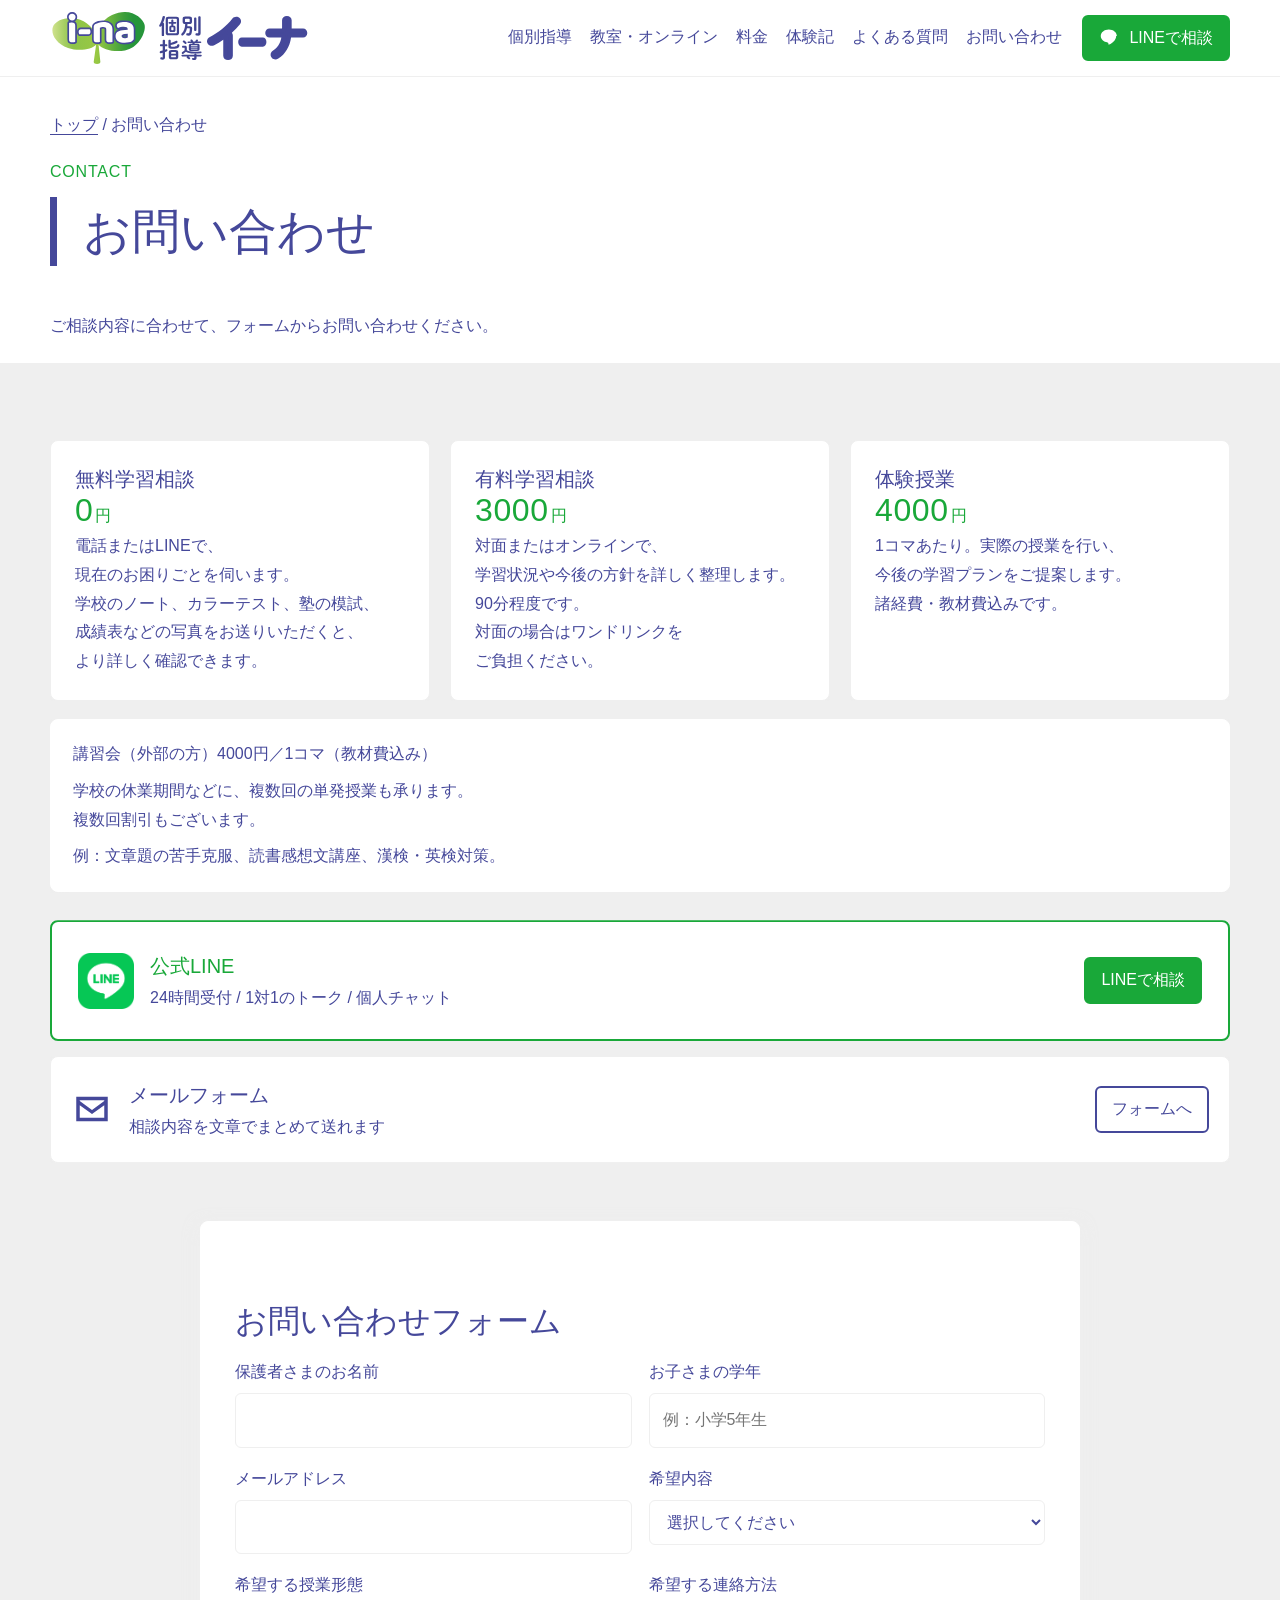
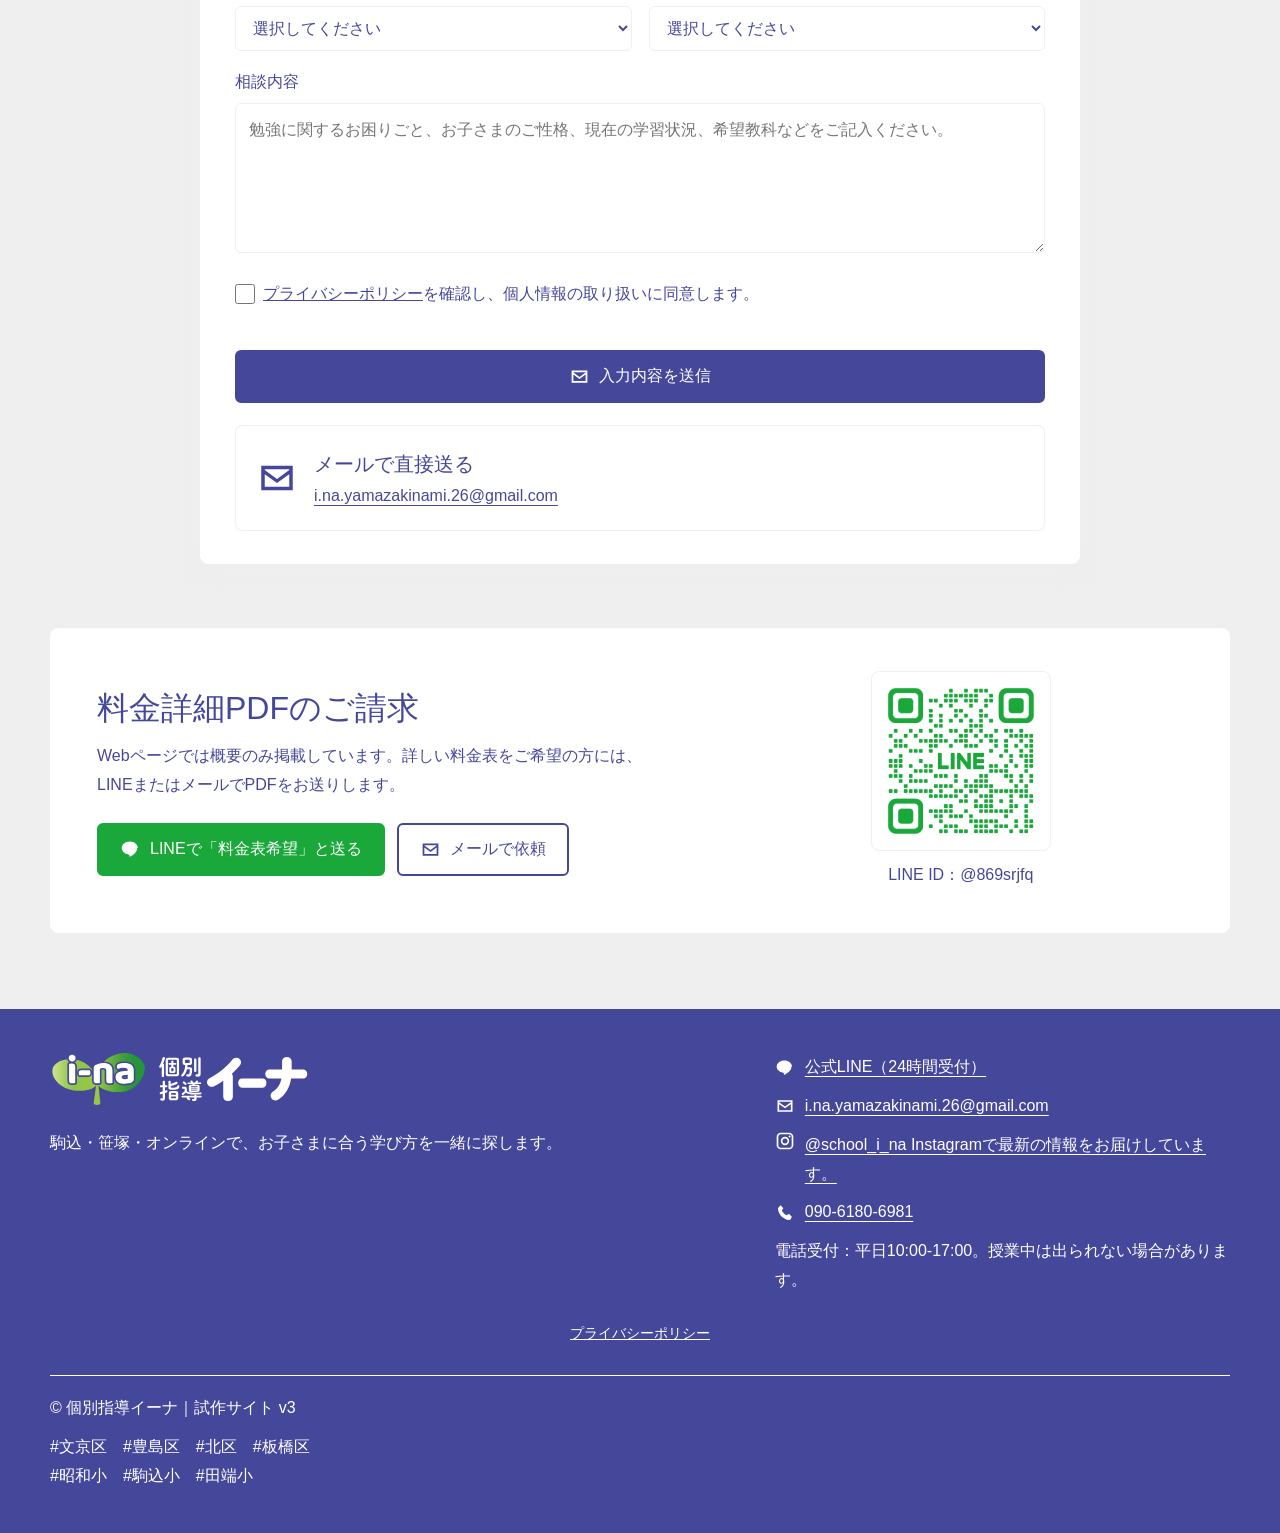
==== commit bc877b2a: "contacの円の大きさ合わせ" ====
--- a/contact.html
+++ b/contact.html
@@ -33,9 +33,9 @@
 <section class="page-hero"><div class="page-title-band"><div class="container"><div class="breadcrumb"><a href="index.html">トップ</a> / お問い合わせ</div><div class="eyebrow">CONTACT</div><h1>お問い合わせ</h1></div></div><div class="page-intro-band"><div class="container"><p class="lead">ご相談内容に合わせて、フォームからお問い合わせください。</p></div></div></section>
 <section class="section"><div class="container">
   <div class="grid-3">
-    <article class="card"><div class="card-body"><h3>無料学習相談</h3><div class="price"><span class="price-number">0</span><span class="price-unit">円</span></div><p><span class="keep-together">電話またはLINEで、</span><wbr><span class="keep-together">現在のお困りごとを伺います。</span></p><p class="small-note">学校のノート、カラーテスト、塾の模試、成績表などの写真をお送りいただくと、より詳しく確認できます。</p></div></article>
-    <article class="card"><div class="card-body"><h3>有料学習相談</h3><div class="price"><span class="price-number">3000</span><span class="price-unit">円</span></div><p><span class="keep-together">対面またはオンラインで、</span><wbr><span class="keep-together">学習状況や今後の方針を詳しく整理します。</span> 90分程度です。</p><p class="small-note">対面の場合はワンドリンクをご負担ください。</p></div></article>
-    <article class="card"><div class="card-body"><h3>体験授業</h3><div class="price"><span class="price-number">4000</span><span class="price-unit">円</span></div><p><span class="keep-together">1コマあたり。</span><wbr><span class="keep-together">実際の授業を行い、</span><wbr><span class="keep-together">今後の学習プランをご提案します。</span></p><p class="small-note">諸経費・教材費込みです。</p></div></article>
+    <article class="card"><div class="card-body"><h3>無料学習相談</h3><div class="consult-price"><span class="price-number">0</span><span class="price-unit">円</span></div><p><span class="keep-together">電話またはLINEで、</span><wbr><span class="keep-together">現在のお困りごとを伺います。</span></p><p class="small-note">学校のノート、カラーテスト、塾の模試、成績表などの写真をお送りいただくと、より詳しく確認できます。</p></div></article>
+    <article class="card"><div class="card-body"><h3>有料学習相談</h3><div class="consult-price"><span class="price-number">3000</span><span class="price-unit">円</span></div><p><span class="keep-together">対面またはオンラインで、</span><wbr><span class="keep-together">学習状況や今後の方針を詳しく整理します。</span> 90分程度です。</p><p class="small-note">対面の場合はワンドリンクをご負担ください。</p></div></article>
+    <article class="card"><div class="card-body"><h3>体験授業</h3><div class="consult-price"><span class="price-number">4000</span><span class="price-unit">円</span></div><p><span class="keep-together">1コマあたり。</span><wbr><span class="keep-together">実際の授業を行い、</span><wbr><span class="keep-together">今後の学習プランをご提案します。</span></p><p class="small-note">諸経費・教材費込みです。</p></div></article>
   </div>
   <div class="course-note"><p><strong>講習会（外部の方）4000円／1コマ（教材費込み）</strong></p><p>学校の休業期間などに、複数回の単発授業も承ります。<br>複数回割引もございます。</p><p>例：文章題の苦手克服、読書感想文講座、漢検・英検対策。</p></div>
 
--- a/style.css
+++ b/style.css
@@ -237,9 +237,9 @@
 
 .consultation-grid .consultation-icon{width:46px;height:46px;margin-bottom:12px;padding:7px;border-radius:6px;background:var(--green);color:var(--white);fill:none;stroke:currentColor;stroke-width:1.7;stroke-linecap:round;stroke-linejoin:round}
 
-.consultation-item .consult-price{display:flex;align-items:baseline;gap:2px;margin:0 0 6px;line-height:1}
-.consultation-item .price-number{font-size:var(--section-heading);font-weight:500;line-height:1;color:var(--green)}
-.consultation-item .price-unit{font-size:16px;font-weight:700;line-height:1;color:var(--green)}
+.consult-price{display:flex;align-items:baseline;gap:2px;margin:0 0 6px;line-height:1}
+.consult-price .price-number{font-size:var(--section-heading);font-weight:500;line-height:1;color:var(--green)}
+.consult-price .price-unit{font-size:16px;font-weight:500;line-height:1;color:var(--green)}
 
 .mobile-cta-link:not(.line) .mobile-cta-label{width:auto;min-width:3em;white-space:normal;display:block;text-align:center}
 .voice-dot.active,.voice-dot.complete{border-color:var(--green)}
@@ -432,8 +432,8 @@
   .event-layout .support-list article{grid-template-columns:44px 1fr;gap:12px}
   .consultation-grid .consultation-icon{width:42px;height:42px;padding:6px;margin-bottom:12px}
   .consultation-item{padding:16px 14px}
-  .consultation-item .price-number{font-size:30px}
-  .consultation-item .price-unit{font-size:14px}
+  .consult-price .price-number{font-size:30px}
+  .consult-price .price-unit{font-size:14px}
   .voice-swipe-hint{display:block;margin-top:14px}
   .voice-heading-band{grid-template-columns:1fr;gap:16px;padding:22px 20px;border-left-width:5px}
   .voice-heading-copy{padding-left:0}
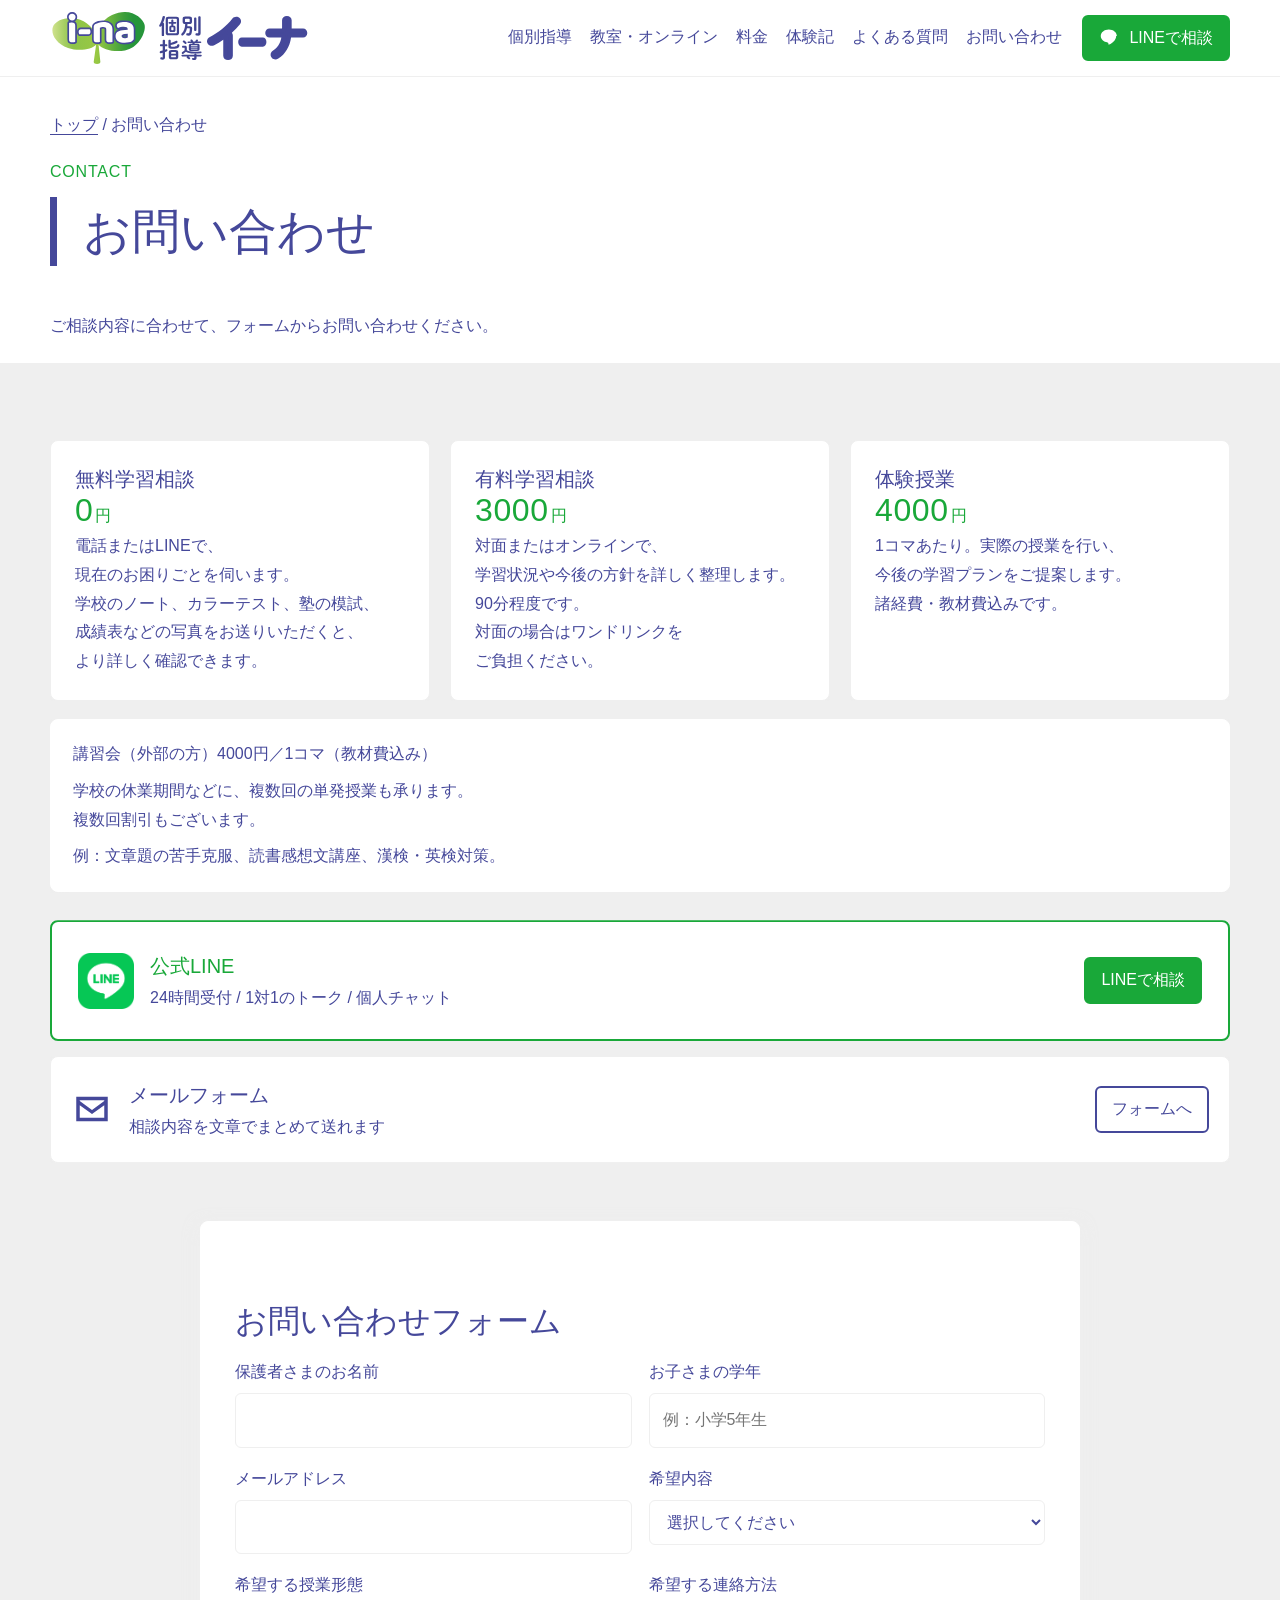
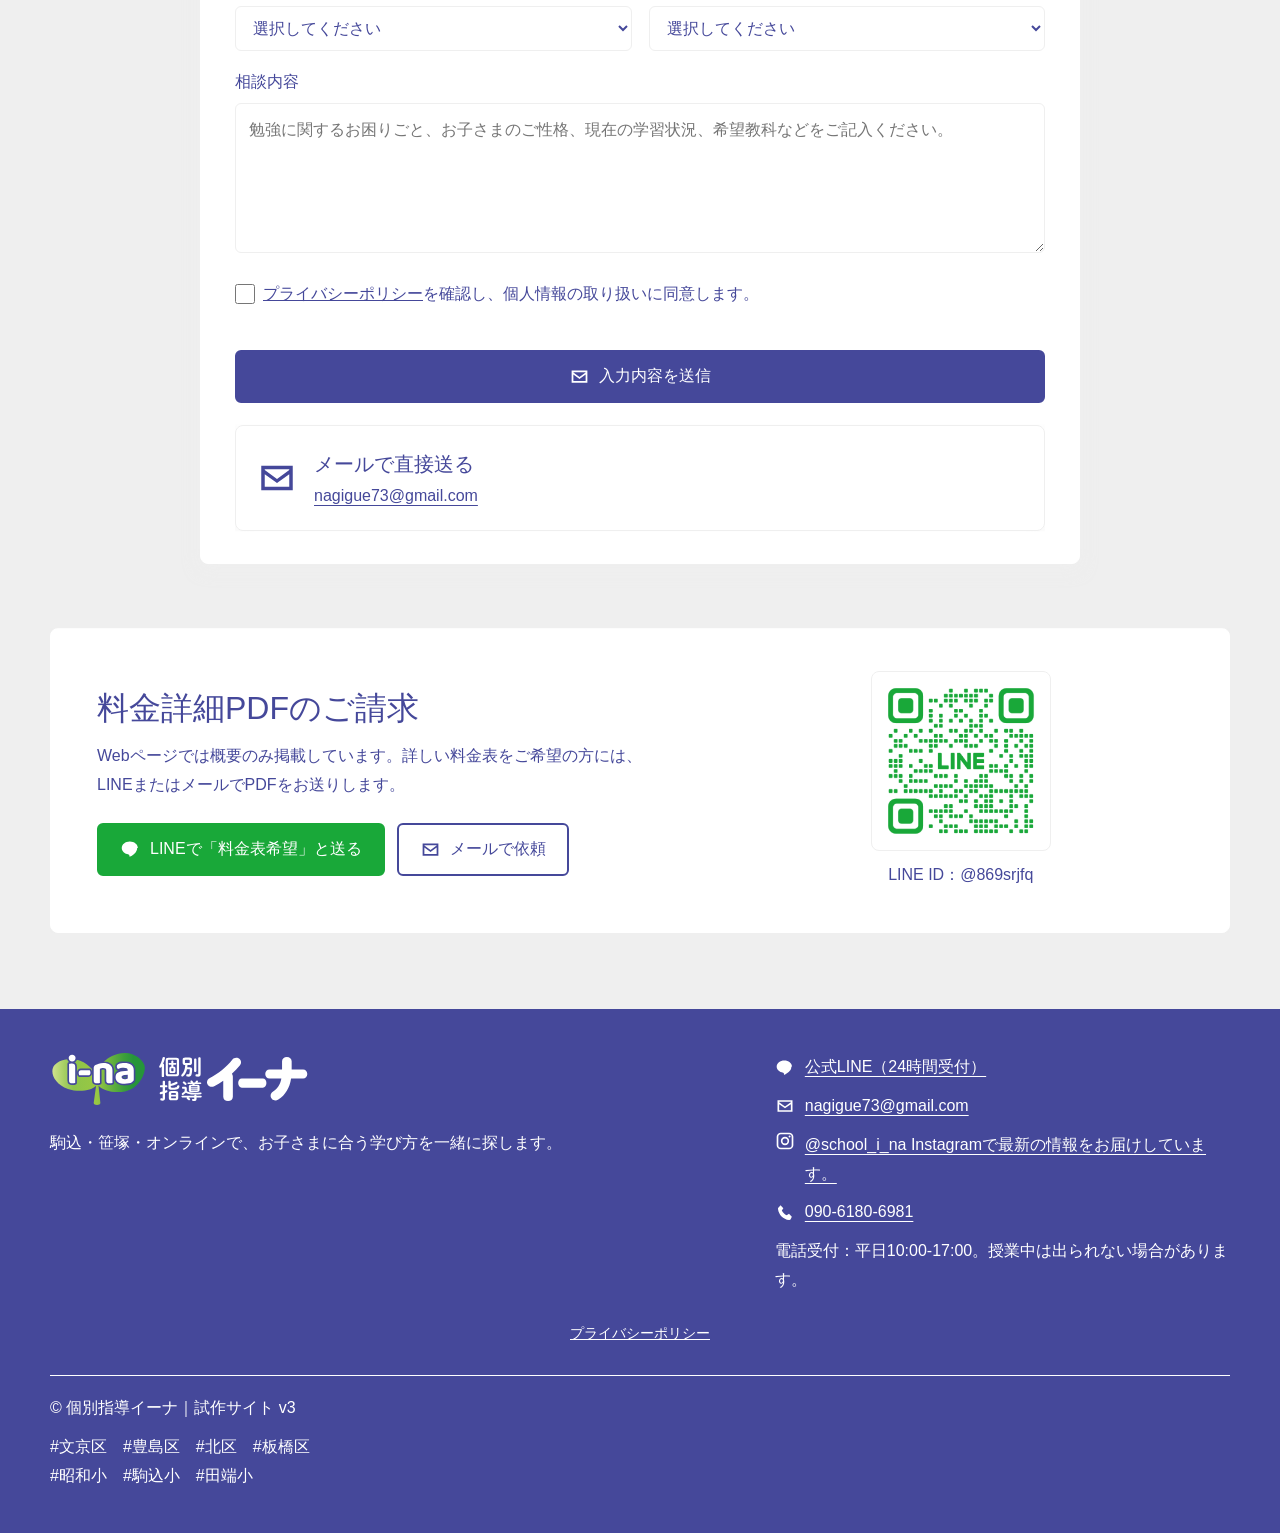
==== commit 9d9126c4: "メアド変更" ====
--- a/contact.html
+++ b/contact.html
@@ -1,107 +1,252 @@
 <!doctype html>
 <html lang="ja">
+
 <head>
-<meta charset="utf-8">
-<meta name="viewport" content="width=device-width,initial-scale=1">
-<title>学習相談・体験授業｜個別指導イーナ</title>
-<meta name="description" content="無料学習相談、有料学習相談、体験授業、講習会、料金表PDFの請求窓口です。">
-<link rel="icon" href="assets/logo.webp">
-<link rel="stylesheet" href="style.css?v=20260724-9">
+  <meta charset="utf-8">
+  <meta name="viewport" content="width=device-width,initial-scale=1">
+  <title>学習相談・体験授業｜個別指導イーナ</title>
+  <meta name="description" content="無料学習相談、有料学習相談、体験授業、講習会、料金表PDFの請求窓口です。">
+  <link rel="icon" type="image/png" href="/assets/favicon.png?v=2">
+  <link rel="apple-touch-icon" href="/assets/favicon.png?v=2">
+  <link rel="stylesheet" href="style.css?v=20260724-9">
 </head>
+
 <body>
 
-<header class="site-header">
-  <div class="container header-inner">
-    <a class="brand" href="index.html" aria-label="個別指導イーナ トップへ">
-      <img src="assets/logo-horizontal.svg?v=20260723-2" alt="個別指導イーナ">
-    </a>
-    <button class="menu-button" type="button" aria-label="メニューを開く">☰</button>
-    <nav class="nav" aria-label="メインナビゲーション">
-      <a href="index.html#features">個別指導</a>
-      <a href="index.html#classrooms">教室・オンライン</a>
-      <a href="pricing.html">料金</a>
-      <a href="voices.html">体験記</a>
-      <a href="index.html#faq">よくある質問</a>
-      <a href="contact.html">お問い合わせ</a>
-    </nav>
-    <a class="button line small" href="https://lin.ee/6t2VMWp" target="_blank" rel="noopener"><svg viewBox="0 0 24 24" aria-hidden="true"><path d="M20.4 10.3c0-4.1-4.1-7.4-9.2-7.4S2 6.2 2 10.3c0 3.7 3.3 6.8 7.8 7.3.3.1.7.3.8.6l.2 1.5c.1.4.5.6.8.4 1.8-1 4.6-2.8 6.2-4.8 1.2-1.4 1.8-3 1.8-4.9Z" fill="currentColor"/><path d="M6.4 8.5v3.8h2.2v-.8H7.3v-3H6.4Zm3 0v3.8h.9V8.5h-.9Zm1.8 0v3.8h.9v-2.2l1.7 2.2h.8V8.5h-.9v2.2L12 8.5h-.8Zm4.3 0v3.8h2.4v-.8h-1.5v-.7h1.4V10h-1.4v-.7h1.5v-.8h-2.4Z" fill="#ffffff"/></svg>LINEで相談</a>
+  <header class="site-header">
+    <div class="container header-inner">
+      <a class="brand" href="index.html" aria-label="個別指導イーナ トップへ">
+        <img src="assets/logo-horizontal.svg?v=20260723-2" alt="個別指導イーナ">
+      </a>
+      <button class="menu-button" type="button" aria-label="メニューを開く">☰</button>
+      <nav class="nav" aria-label="メインナビゲーション">
+        <a href="index.html#features">個別指導</a>
+        <a href="index.html#classrooms">教室・オンライン</a>
+        <a href="pricing.html">料金</a>
+        <a href="voices.html">体験記</a>
+        <a href="index.html#faq">よくある質問</a>
+        <a href="contact.html">お問い合わせ</a>
+      </nav>
+      <a class="button line small" href="https://lin.ee/6t2VMWp" target="_blank" rel="noopener"><svg viewBox="0 0 24 24"
+          aria-hidden="true">
+          <path
+            d="M20.4 10.3c0-4.1-4.1-7.4-9.2-7.4S2 6.2 2 10.3c0 3.7 3.3 6.8 7.8 7.3.3.1.7.3.8.6l.2 1.5c.1.4.5.6.8.4 1.8-1 4.6-2.8 6.2-4.8 1.2-1.4 1.8-3 1.8-4.9Z"
+            fill="currentColor" />
+          <path
+            d="M6.4 8.5v3.8h2.2v-.8H7.3v-3H6.4Zm3 0v3.8h.9V8.5h-.9Zm1.8 0v3.8h.9v-2.2l1.7 2.2h.8V8.5h-.9v2.2L12 8.5h-.8Zm4.3 0v3.8h2.4v-.8h-1.5v-.7h1.4V10h-1.4v-.7h1.5v-.8h-2.4Z"
+            fill="#ffffff" />
+        </svg>LINEで相談</a>
+    </div>
+  </header>
+
+
+  <main>
+    <section class="page-hero">
+      <div class="page-title-band">
+        <div class="container">
+          <div class="breadcrumb"><a href="index.html">トップ</a> / お問い合わせ</div>
+          <div class="eyebrow">CONTACT</div>
+          <h1>お問い合わせ</h1>
+        </div>
+      </div>
+      <div class="page-intro-band">
+        <div class="container">
+          <p class="lead">ご相談内容に合わせて、フォームからお問い合わせください。</p>
+        </div>
+      </div>
+    </section>
+    <section class="section">
+      <div class="container">
+        <div class="grid-3">
+          <article class="card">
+            <div class="card-body">
+              <h3>無料学習相談</h3>
+              <div class="consult-price"><span class="price-number">0</span><span class="price-unit">円</span></div>
+              <p><span class="keep-together">電話またはLINEで、</span><wbr><span class="keep-together">現在のお困りごとを伺います。</span>
+              </p>
+              <p class="small-note">学校のノート、カラーテスト、塾の模試、成績表などの写真をお送りいただくと、より詳しく確認できます。</p>
+            </div>
+          </article>
+          <article class="card">
+            <div class="card-body">
+              <h3>有料学習相談</h3>
+              <div class="consult-price"><span class="price-number">3000</span><span class="price-unit">円</span></div>
+              <p><span class="keep-together">対面またはオンラインで、</span><wbr><span
+                  class="keep-together">学習状況や今後の方針を詳しく整理します。</span> 90分程度です。</p>
+              <p class="small-note">対面の場合はワンドリンクをご負担ください。</p>
+            </div>
+          </article>
+          <article class="card">
+            <div class="card-body">
+              <h3>体験授業</h3>
+              <div class="consult-price"><span class="price-number">4000</span><span class="price-unit">円</span></div>
+              <p><span class="keep-together">1コマあたり。</span><wbr><span class="keep-together">実際の授業を行い、</span><wbr><span
+                  class="keep-together">今後の学習プランをご提案します。</span></p>
+              <p class="small-note">諸経費・教材費込みです。</p>
+            </div>
+          </article>
+        </div>
+        <div class="course-note">
+          <p><strong>講習会（外部の方）4000円／1コマ（教材費込み）</strong></p>
+          <p>学校の休業期間などに、複数回の単発授業も承ります。<br>複数回割引もございます。</p>
+          <p>例：文章題の苦手克服、読書感想文講座、漢検・英検対策。</p>
+        </div>
+
+        <div class="contact-priority">
+          <article class="contact-big"><span class="contact-icon"><img src="assets/LINE_Brand_icon.png"
+                alt="LINEアイコン"></span><span class="contact-copy"><strong>公式LINE</strong><span><span
+                  class="inline-phrase">24時間受付</span> / <span class="inline-phrase">1対1のトーク</span> / <span
+                  class="inline-phrase">個人チャット</span></span></span><a class="button line small contact-action"
+              href="https://lin.ee/6t2VMWp" target="_blank" rel="noopener">LINEで相談</a></article>
+          <article class="contact-mid"><span class="contact-icon"><svg viewBox="0 0 24 24" aria-hidden="true">
+                <path d="M3 5h18v14H3V5Zm2 2v.4l7 5.1 7-5.1V7H5Zm14 10V9.8l-7 5-7-5V17h14Z" fill="currentColor" />
+              </svg></span><span class="contact-copy"><strong>メールフォーム</strong><span>相談内容を文章でまとめて送れます</span></span><a
+              class="button small contact-action" href="#mail-form">フォームへ</a></article>
+        </div>
+
+        <section id="mail-form" class="prose" style="margin-top:58px">
+          <h2>お問い合わせフォーム</h2>
+          <form class="form-grid" name="contact" method="POST" data-netlify="true" netlify-honeypot="bot-field"
+            action="/thanks.html">
+            <input type="hidden" name="form-name" value="contact">
+            <p hidden>
+              <label>
+                この欄には入力しないでください
+                <input name="bot-field">
+              </label>
+            </p>
+            <label class="field"><span>保護者さまのお名前</span><input type="text" name="parent_name" required></label>
+            <label class="field"><span>お子さまの学年</span><input type="text" name="child_grade"
+                placeholder="例：小学5年生"></label>
+            <label class="field"><span>メールアドレス</span><input type="email" name="email" required></label>
+            <label class="field"><span>希望内容</span><select name="inquiry_type" required>
+                <option value="" selected>選択してください</option>
+                <option value="無料学習相談">無料学習相談</option>
+                <option value="有料学習相談">有料学習相談</option>
+                <option value="体験授業">体験授業</option>
+                <option value="講習会（外部の方）">講習会（外部の方）</option>
+                <option value="料金詳細PDFの請求">料金詳細PDFの請求</option>
+                <option value="その他">その他</option>
+              </select></label>
+            <label class="field"><span>希望する授業形態</span><select name="lesson_style" required>
+                <option value="" selected>選択してください</option>
+                <option value="駒込hahaco校">駒込hahaco校</option>
+                <option value="笹塚校">笹塚校</option>
+                <option value="オンライン校">オンライン校</option>
+                <option value="相談して決めたい">相談して決めたい</option>
+              </select></label>
+            <label class="field"><span>希望する連絡方法</span><select name="contact_method" required>
+                <option value="" selected>選択してください</option>
+                <option value="LINE">LINE</option>
+                <option value="メール">メール</option>
+                <option value="Instagram DM（@school_i_na）">Instagram DM（@school_i_na）</option>
+                <option value="電話">電話</option>
+              </select></label>
+            <label class="field full"><span>相談内容</span><textarea name="message"
+                placeholder="勉強に関するお困りごと、お子さまのご性格、現在の学習状況、希望教科などをご記入ください。"></textarea></label>
+            <div class="field full privacy-consent-wrapper">
+              <label class="privacy-consent">
+                <input type="checkbox" name="privacy_consent" value="同意する" required>
+                <span><a href="privacy.html" target="_blank" rel="noopener">プライバシーポリシー</a>を確認し、個人情報の取り扱いに同意します。</span>
+              </label>
+            </div>
+            <div class="field full"><button class="button primary" type="submit"><svg viewBox="0 0 24 24"
+                  aria-hidden="true">
+                  <path d="M3 5h18v14H3V5Zm2 2v.4l7 5.1 7-5.1V7H5Zm14 10V9.8l-7 5-7-5V17h14Z" fill="currentColor" />
+                </svg>入力内容を送信</button></div>
+          </form>
+          <div class="contact-mid" style="margin-top:22px"><span class="contact-icon"><svg viewBox="0 0 24 24"
+                aria-hidden="true">
+                <path d="M3 5h18v14H3V5Zm2 2v.4l7 5.1 7-5.1V7H5Zm14 10V9.8l-7 5-7-5V17h14Z" fill="currentColor" />
+              </svg></span><span class="contact-copy"><strong>メールで直接送る</strong><span><a
+                  href="mailto:nagigue73@gmail.com">nagigue73@gmail.com</a></span></span></div>
+        </section>
+
+        <section id="price-request" class="line-cta" style="margin-top:64px">
+          <div>
+            <h2>料金詳細PDFのご請求</h2>
+            <p>Webページでは概要のみ掲載しています。詳しい料金表をご希望の方には、LINEまたはメールでPDFをお送りします。</p>
+            <div class="hero-actions"><a class="button line" href="https://lin.ee/6t2VMWp" target="_blank"
+                rel="noopener"><svg viewBox="0 0 24 24" aria-hidden="true">
+                  <path
+                    d="M20.4 10.3c0-4.1-4.1-7.4-9.2-7.4S2 6.2 2 10.3c0 3.7 3.3 6.8 7.8 7.3.3.1.7.3.8.6l.2 1.5c.1.4.5.6.8.4 1.8-1 4.6-2.8 6.2-4.8 1.2-1.4 1.8-3 1.8-4.9Z"
+                    fill="currentColor" />
+                  <path
+                    d="M6.4 8.5v3.8h2.2v-.8H7.3v-3H6.4Zm3 0v3.8h.9V8.5h-.9Zm1.8 0v3.8h.9v-2.2l1.7 2.2h.8V8.5h-.9v2.2L12 8.5h-.8Zm4.3 0v3.8h2.4v-.8h-1.5v-.7h1.4V10h-1.4v-.7h1.5v-.8h-2.4Z"
+                    fill="#ffffff" />
+                </svg>LINEで「料金表希望」と送る</a><a class="button"
+                href="mailto:nagigue73@gmail.com?subject=%E6%96%99%E9%87%91%E8%A1%A8PDF%E5%B8%8C%E6%9C%9B"><svg
+                  viewBox="0 0 24 24" aria-hidden="true">
+                  <path d="M3 5h18v14H3V5Zm2 2v.4l7 5.1 7-5.1V7H5Zm14 10V9.8l-7 5-7-5V17h14Z" fill="currentColor" />
+                </svg>メールで依頼</a></div>
+          </div>
+          <div class="line-qr"><img src="assets/line-qr.png?v=20260723-2" alt="個別指導イーナ 公式LINE QRコード"><span
+              class="small-note">LINE ID：@869srjfq</span></div>
+        </section>
+      </div>
+    </section>
+  </main>
+
+
+  <footer class="site-footer">
+    <div class="container">
+      <div class="footer-grid">
+        <div>
+          <a class="brand footer-brand" href="index.html"><img src="assets/logo-horizontal-footer.svg?v=20260723-2"
+              alt="個別指導イーナ"></a>
+          <p>駒込・笹塚・オンラインで、お子さまに合う学び方を一緒に探します。</p>
+        </div>
+        <div class="footer-contact">
+          <a class="footer-link line" href="https://lin.ee/6t2VMWp" target="_blank" rel="noopener"><svg
+              viewBox="0 0 24 24" aria-hidden="true">
+              <path
+                d="M20.4 10.3c0-4.1-4.1-7.4-9.2-7.4S2 6.2 2 10.3c0 3.7 3.3 6.8 7.8 7.3.3.1.7.3.8.6l.2 1.5c.1.4.5.6.8.4 1.8-1 4.6-2.8 6.2-4.8 1.2-1.4 1.8-3 1.8-4.9Z"
+                fill="currentColor" />
+              <path
+                d="M6.4 8.5v3.8h2.2v-.8H7.3v-3H6.4Zm3 0v3.8h.9V8.5h-.9Zm1.8 0v3.8h.9v-2.2l1.7 2.2h.8V8.5h-.9v2.2L12 8.5h-.8Zm4.3 0v3.8h2.4v-.8h-1.5v-.7h1.4V10h-1.4v-.7h1.5v-.8h-2.4Z"
+                fill="#ffffff" />
+            </svg>公式LINE（24時間受付）</a>
+          <a class="footer-link" href="mailto:nagigue73@gmail.com"><svg viewBox="0 0 24 24"
+              aria-hidden="true">
+              <path d="M3 5h18v14H3V5Zm2 2v.4l7 5.1 7-5.1V7H5Zm14 10V9.8l-7 5-7-5V17h14Z" fill="currentColor" />
+            </svg>nagigue73@gmail.com</a>
+          <a class="footer-link footer-link-wrap" href="https://www.instagram.com/school_i_na/" target="_blank"
+            rel="noopener"><svg viewBox="0 0 24 24" aria-hidden="true">
+              <path
+                d="M7 2h10a5 5 0 0 1 5 5v10a5 5 0 0 1-5 5H7a5 5 0 0 1-5-5V7a5 5 0 0 1 5-5Zm0 2a3 3 0 0 0-3 3v10a3 3 0 0 0 3 3h10a3 3 0 0 0 3-3V7a3 3 0 0 0-3-3H7Zm10.5 1.5a1.2 1.2 0 1 1 0 2.4 1.2 1.2 0 0 1 0-2.4ZM12 7a5 5 0 1 1 0 10 5 5 0 0 1 0-10Zm0 2a3 3 0 1 0 0 6 3 3 0 0 0 0-6Z"
+                fill="currentColor" />
+            </svg><span class="footer-link-text">@school_i_na Instagramで最新の情報をお届けしています。</span></a>
+          <a class="footer-link" href="tel:09061806981"><svg viewBox="0 0 24 24" aria-hidden="true">
+              <path
+                d="M6.6 2.8 10 6.2 8.2 9c1.2 2.5 3.3 4.6 5.8 5.8l2.8-1.8 3.4 3.4-1.4 3c-.3.7-1.1 1.1-1.9 1C9.8 19.5 4.5 14.2 3.6 7.1c-.1-.8.3-1.6 1-1.9l2-2.4Z"
+                fill="currentColor" />
+            </svg>090-6180-6981</a>
+          <span class="footer-note">電話受付：平日10:00-17:00。授業中は出られない場合があります。</span>
+        </div>
+      </div>
+      <div class="footer-links-bottom" style="margin-top: 24px; text-align: center;">
+        <a href="privacy.html" style="color: inherit; text-decoration: underline; font-size: 14px;">プライバシーポリシー</a>
+      </div>
+      <div class="copyright">© 個別指導イーナ｜試作サイト v3</div>
+      <p class="footer-hashtags">#文京区　#豊島区　#北区　#板橋区<br>#昭和小　#駒込小　#田端小</p>
+    </div>
+  </footer>
+  <div class="mobile-cta" aria-label="LINEとお問い合わせ">
+    <a class="mobile-cta-link line" href="https://lin.ee/6t2VMWp" target="_blank" rel="noopener"><span
+        class="mobile-cta-icon"><svg viewBox="0 0 24 24" aria-hidden="true">
+          <path
+            d="M20.4 10.3c0-4.1-4.1-7.4-9.2-7.4S2 6.2 2 10.3c0 3.7 3.3 6.8 7.8 7.3.3.1.7.3.8.6l.2 1.5c.1.4.5.6.8.4 1.8-1 4.6-2.8 6.2-4.8 1.2-1.4 1.8-3 1.8-4.9Z"
+            fill="currentColor" />
+          <path
+            d="M6.4 8.5v3.8h2.2v-.8H7.3v-3H6.4Zm3 0v3.8h.9V8.5h-.9Zm1.8 0v3.8h.9v-2.2l1.7 2.2h.8V8.5h-.9v2.2L12 8.5h-.8Zm4.3 0v3.8h2.4v-.8h-1.5v-.7h1.4V10h-1.4v-.7h1.5v-.8h-2.4Z"
+            fill="#ffffff" />
+        </svg><span class="mobile-cta-label">LINE</span></span></a>
+    <a class="mobile-cta-link" href="#mail-form"><span class="mobile-cta-icon"><svg viewBox="0 0 24 24"
+          aria-hidden="true">
+          <path d="M3 5h18v14H3V5Zm2 2v.4l7 5.1 7-5.1V7H5Zm14 10V9.8l-7 5-7-5V17h14Z" fill="currentColor" />
+        </svg><span class="mobile-cta-label">お問い<br>合わせ</span></span></a>
   </div>
-</header>
-
-
-<main>
-<section class="page-hero"><div class="page-title-band"><div class="container"><div class="breadcrumb"><a href="index.html">トップ</a> / お問い合わせ</div><div class="eyebrow">CONTACT</div><h1>お問い合わせ</h1></div></div><div class="page-intro-band"><div class="container"><p class="lead">ご相談内容に合わせて、フォームからお問い合わせください。</p></div></div></section>
-<section class="section"><div class="container">
-  <div class="grid-3">
-    <article class="card"><div class="card-body"><h3>無料学習相談</h3><div class="consult-price"><span class="price-number">0</span><span class="price-unit">円</span></div><p><span class="keep-together">電話またはLINEで、</span><wbr><span class="keep-together">現在のお困りごとを伺います。</span></p><p class="small-note">学校のノート、カラーテスト、塾の模試、成績表などの写真をお送りいただくと、より詳しく確認できます。</p></div></article>
-    <article class="card"><div class="card-body"><h3>有料学習相談</h3><div class="consult-price"><span class="price-number">3000</span><span class="price-unit">円</span></div><p><span class="keep-together">対面またはオンラインで、</span><wbr><span class="keep-together">学習状況や今後の方針を詳しく整理します。</span> 90分程度です。</p><p class="small-note">対面の場合はワンドリンクをご負担ください。</p></div></article>
-    <article class="card"><div class="card-body"><h3>体験授業</h3><div class="consult-price"><span class="price-number">4000</span><span class="price-unit">円</span></div><p><span class="keep-together">1コマあたり。</span><wbr><span class="keep-together">実際の授業を行い、</span><wbr><span class="keep-together">今後の学習プランをご提案します。</span></p><p class="small-note">諸経費・教材費込みです。</p></div></article>
-  </div>
-  <div class="course-note"><p><strong>講習会（外部の方）4000円／1コマ（教材費込み）</strong></p><p>学校の休業期間などに、複数回の単発授業も承ります。<br>複数回割引もございます。</p><p>例：文章題の苦手克服、読書感想文講座、漢検・英検対策。</p></div>
-
-  <div class="contact-priority">
-    <article class="contact-big"><span class="contact-icon"><img src="assets/LINE_Brand_icon.png" alt="LINEアイコン"></span><span class="contact-copy"><strong>公式LINE</strong><span><span class="inline-phrase">24時間受付</span> / <span class="inline-phrase">1対1のトーク</span> / <span class="inline-phrase">個人チャット</span></span></span><a class="button line small contact-action" href="https://lin.ee/6t2VMWp" target="_blank" rel="noopener">LINEで相談</a></article>
-    <article class="contact-mid"><span class="contact-icon"><svg viewBox="0 0 24 24" aria-hidden="true"><path d="M3 5h18v14H3V5Zm2 2v.4l7 5.1 7-5.1V7H5Zm14 10V9.8l-7 5-7-5V17h14Z" fill="currentColor"/></svg></span><span class="contact-copy"><strong>メールフォーム</strong><span>相談内容を文章でまとめて送れます</span></span><a class="button small contact-action" href="#mail-form">フォームへ</a></article>
-  </div>
-
-  <section id="mail-form" class="prose" style="margin-top:58px"><h2>お問い合わせフォーム</h2>
-    <form class="form-grid" name="contact" method="POST" data-netlify="true" netlify-honeypot="bot-field" action="/thanks.html">
-      <input type="hidden" name="form-name" value="contact">
-      <p hidden>
-        <label>
-          この欄には入力しないでください
-          <input name="bot-field">
-        </label>
-      </p>
-      <label class="field"><span>保護者さまのお名前</span><input type="text" name="parent_name" required></label>
-      <label class="field"><span>お子さまの学年</span><input type="text" name="child_grade" placeholder="例：小学5年生"></label>
-      <label class="field"><span>メールアドレス</span><input type="email" name="email" required></label>
-      <label class="field"><span>希望内容</span><select name="inquiry_type" required><option value="" selected>選択してください</option><option value="無料学習相談">無料学習相談</option><option value="有料学習相談">有料学習相談</option><option value="体験授業">体験授業</option><option value="講習会（外部の方）">講習会（外部の方）</option><option value="料金詳細PDFの請求">料金詳細PDFの請求</option><option value="その他">その他</option></select></label>
-      <label class="field"><span>希望する授業形態</span><select name="lesson_style" required><option value="" selected>選択してください</option><option value="駒込hahaco校">駒込hahaco校</option><option value="笹塚校">笹塚校</option><option value="オンライン校">オンライン校</option><option value="相談して決めたい">相談して決めたい</option></select></label>
-      <label class="field"><span>希望する連絡方法</span><select name="contact_method" required><option value="" selected>選択してください</option><option value="LINE">LINE</option><option value="メール">メール</option><option value="Instagram DM（@school_i_na）">Instagram DM（@school_i_na）</option><option value="電話">電話</option></select></label>
-      <label class="field full"><span>相談内容</span><textarea name="message" placeholder="勉強に関するお困りごと、お子さまのご性格、現在の学習状況、希望教科などをご記入ください。"></textarea></label>
-      <div class="field full privacy-consent-wrapper">
-        <label class="privacy-consent">
-          <input type="checkbox" name="privacy_consent" value="同意する" required>
-          <span><a href="privacy.html" target="_blank" rel="noopener">プライバシーポリシー</a>を確認し、個人情報の取り扱いに同意します。</span>
-        </label>
-      </div>
-      <div class="field full"><button class="button primary" type="submit"><svg viewBox="0 0 24 24" aria-hidden="true"><path d="M3 5h18v14H3V5Zm2 2v.4l7 5.1 7-5.1V7H5Zm14 10V9.8l-7 5-7-5V17h14Z" fill="currentColor"/></svg>入力内容を送信</button></div>
-    </form>
-    <div class="contact-mid" style="margin-top:22px"><span class="contact-icon"><svg viewBox="0 0 24 24" aria-hidden="true"><path d="M3 5h18v14H3V5Zm2 2v.4l7 5.1 7-5.1V7H5Zm14 10V9.8l-7 5-7-5V17h14Z" fill="currentColor"/></svg></span><span class="contact-copy"><strong>メールで直接送る</strong><span><a href="mailto:i.na.yamazakinami.26@gmail.com">i.na.yamazakinami.26@gmail.com</a></span></span></div>
-  </section>
-
-  <section id="price-request" class="line-cta" style="margin-top:64px"><div><h2>料金詳細PDFのご請求</h2><p>Webページでは概要のみ掲載しています。詳しい料金表をご希望の方には、LINEまたはメールでPDFをお送りします。</p><div class="hero-actions"><a class="button line" href="https://lin.ee/6t2VMWp" target="_blank" rel="noopener"><svg viewBox="0 0 24 24" aria-hidden="true"><path d="M20.4 10.3c0-4.1-4.1-7.4-9.2-7.4S2 6.2 2 10.3c0 3.7 3.3 6.8 7.8 7.3.3.1.7.3.8.6l.2 1.5c.1.4.5.6.8.4 1.8-1 4.6-2.8 6.2-4.8 1.2-1.4 1.8-3 1.8-4.9Z" fill="currentColor"/><path d="M6.4 8.5v3.8h2.2v-.8H7.3v-3H6.4Zm3 0v3.8h.9V8.5h-.9Zm1.8 0v3.8h.9v-2.2l1.7 2.2h.8V8.5h-.9v2.2L12 8.5h-.8Zm4.3 0v3.8h2.4v-.8h-1.5v-.7h1.4V10h-1.4v-.7h1.5v-.8h-2.4Z" fill="#ffffff"/></svg>LINEで「料金表希望」と送る</a><a class="button" href="mailto:i.na.yamazakinami.26@gmail.com?subject=%E6%96%99%E9%87%91%E8%A1%A8PDF%E5%B8%8C%E6%9C%9B"><svg viewBox="0 0 24 24" aria-hidden="true"><path d="M3 5h18v14H3V5Zm2 2v.4l7 5.1 7-5.1V7H5Zm14 10V9.8l-7 5-7-5V17h14Z" fill="currentColor"/></svg>メールで依頼</a></div></div><div class="line-qr"><img src="assets/line-qr.png?v=20260723-2" alt="個別指導イーナ 公式LINE QRコード"><span class="small-note">LINE ID：@869srjfq</span></div></section>
-</div></section>
-</main>
-
-
-<footer class="site-footer">
-  <div class="container">
-    <div class="footer-grid">
-      <div>
-        <a class="brand footer-brand" href="index.html"><img src="assets/logo-horizontal-footer.svg?v=20260723-2" alt="個別指導イーナ"></a>
-        <p>駒込・笹塚・オンラインで、お子さまに合う学び方を一緒に探します。</p>
-      </div>
-      <div class="footer-contact">
-        <a class="footer-link line" href="https://lin.ee/6t2VMWp" target="_blank" rel="noopener"><svg viewBox="0 0 24 24" aria-hidden="true"><path d="M20.4 10.3c0-4.1-4.1-7.4-9.2-7.4S2 6.2 2 10.3c0 3.7 3.3 6.8 7.8 7.3.3.1.7.3.8.6l.2 1.5c.1.4.5.6.8.4 1.8-1 4.6-2.8 6.2-4.8 1.2-1.4 1.8-3 1.8-4.9Z" fill="currentColor"/><path d="M6.4 8.5v3.8h2.2v-.8H7.3v-3H6.4Zm3 0v3.8h.9V8.5h-.9Zm1.8 0v3.8h.9v-2.2l1.7 2.2h.8V8.5h-.9v2.2L12 8.5h-.8Zm4.3 0v3.8h2.4v-.8h-1.5v-.7h1.4V10h-1.4v-.7h1.5v-.8h-2.4Z" fill="#ffffff"/></svg>公式LINE（24時間受付）</a>
-        <a class="footer-link" href="mailto:i.na.yamazakinami.26@gmail.com"><svg viewBox="0 0 24 24" aria-hidden="true"><path d="M3 5h18v14H3V5Zm2 2v.4l7 5.1 7-5.1V7H5Zm14 10V9.8l-7 5-7-5V17h14Z" fill="currentColor"/></svg>i.na.yamazakinami.26@gmail.com</a>
-        <a class="footer-link footer-link-wrap" href="https://www.instagram.com/school_i_na/" target="_blank" rel="noopener"><svg viewBox="0 0 24 24" aria-hidden="true"><path d="M7 2h10a5 5 0 0 1 5 5v10a5 5 0 0 1-5 5H7a5 5 0 0 1-5-5V7a5 5 0 0 1 5-5Zm0 2a3 3 0 0 0-3 3v10a3 3 0 0 0 3 3h10a3 3 0 0 0 3-3V7a3 3 0 0 0-3-3H7Zm10.5 1.5a1.2 1.2 0 1 1 0 2.4 1.2 1.2 0 0 1 0-2.4ZM12 7a5 5 0 1 1 0 10 5 5 0 0 1 0-10Zm0 2a3 3 0 1 0 0 6 3 3 0 0 0 0-6Z" fill="currentColor"/></svg><span class="footer-link-text">@school_i_na Instagramで最新の情報をお届けしています。</span></a>
-        <a class="footer-link" href="tel:09061806981"><svg viewBox="0 0 24 24" aria-hidden="true"><path d="M6.6 2.8 10 6.2 8.2 9c1.2 2.5 3.3 4.6 5.8 5.8l2.8-1.8 3.4 3.4-1.4 3c-.3.7-1.1 1.1-1.9 1C9.8 19.5 4.5 14.2 3.6 7.1c-.1-.8.3-1.6 1-1.9l2-2.4Z" fill="currentColor"/></svg>090-6180-6981</a>
-        <span class="footer-note">電話受付：平日10:00-17:00。授業中は出られない場合があります。</span>
-      </div>
-    </div>
-    <div class="footer-links-bottom" style="margin-top: 24px; text-align: center;">
-      <a href="privacy.html" style="color: inherit; text-decoration: underline; font-size: 14px;">プライバシーポリシー</a>
-    </div>
-    <div class="copyright">© 個別指導イーナ｜試作サイト v3</div>
-    <p class="footer-hashtags">#文京区　#豊島区　#北区　#板橋区<br>#昭和小　#駒込小　#田端小</p>
-  </div>
-</footer>
-<div class="mobile-cta" aria-label="LINEとお問い合わせ">
-  <a class="mobile-cta-link line" href="https://lin.ee/6t2VMWp" target="_blank" rel="noopener"><span class="mobile-cta-icon"><svg viewBox="0 0 24 24" aria-hidden="true"><path d="M20.4 10.3c0-4.1-4.1-7.4-9.2-7.4S2 6.2 2 10.3c0 3.7 3.3 6.8 7.8 7.3.3.1.7.3.8.6l.2 1.5c.1.4.5.6.8.4 1.8-1 4.6-2.8 6.2-4.8 1.2-1.4 1.8-3 1.8-4.9Z" fill="currentColor"/><path d="M6.4 8.5v3.8h2.2v-.8H7.3v-3H6.4Zm3 0v3.8h.9V8.5h-.9Zm1.8 0v3.8h.9v-2.2l1.7 2.2h.8V8.5h-.9v2.2L12 8.5h-.8Zm4.3 0v3.8h2.4v-.8h-1.5v-.7h1.4V10h-1.4v-.7h1.5v-.8h-2.4Z" fill="#ffffff"/></svg><span class="mobile-cta-label">LINE</span></span></a>
-  <a class="mobile-cta-link" href="#mail-form"><span class="mobile-cta-icon"><svg viewBox="0 0 24 24" aria-hidden="true"><path d="M3 5h18v14H3V5Zm2 2v.4l7 5.1 7-5.1V7H5Zm14 10V9.8l-7 5-7-5V17h14Z" fill="currentColor"/></svg><span class="mobile-cta-label">お問い<br>合わせ</span></span></a>
-</div>
-<script src="script.js?v=20260724-2"></script>
+  <script src="script.js?v=20260724-2"></script>
 </body>
+
 </html>
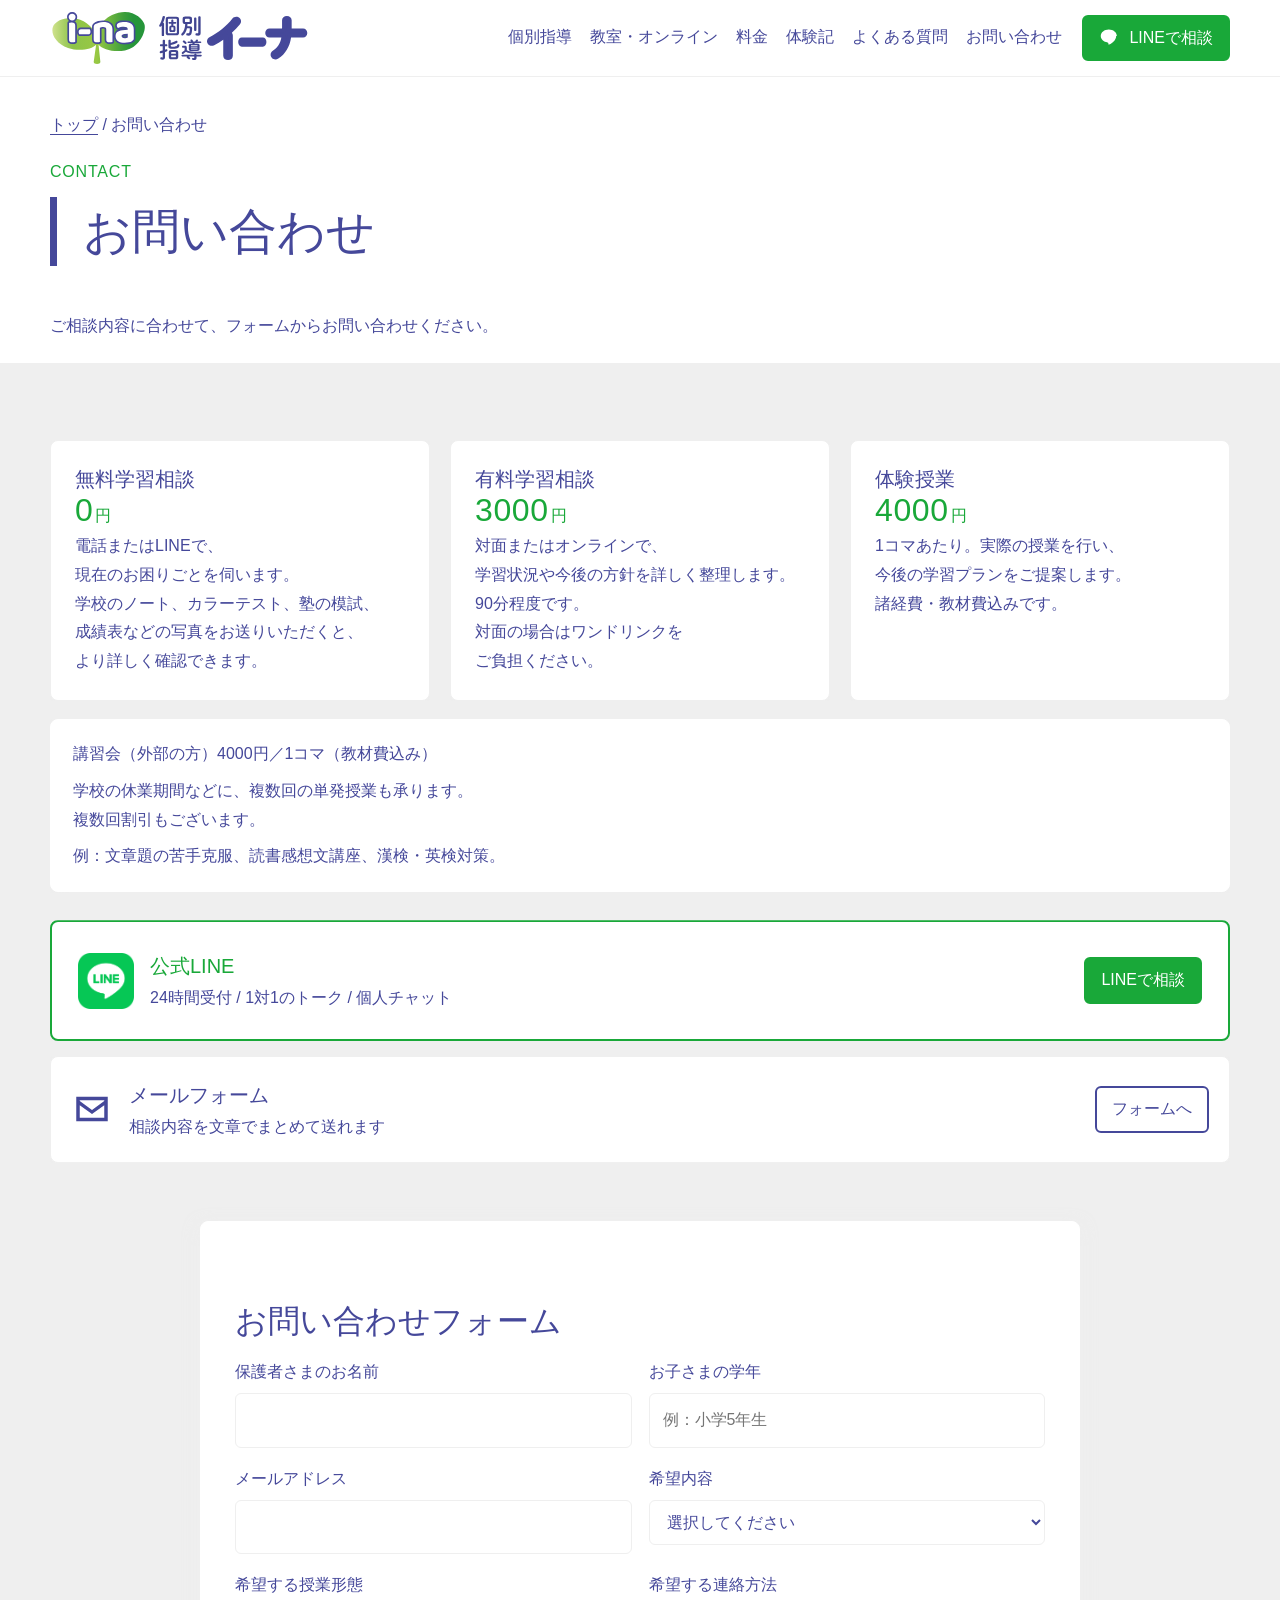
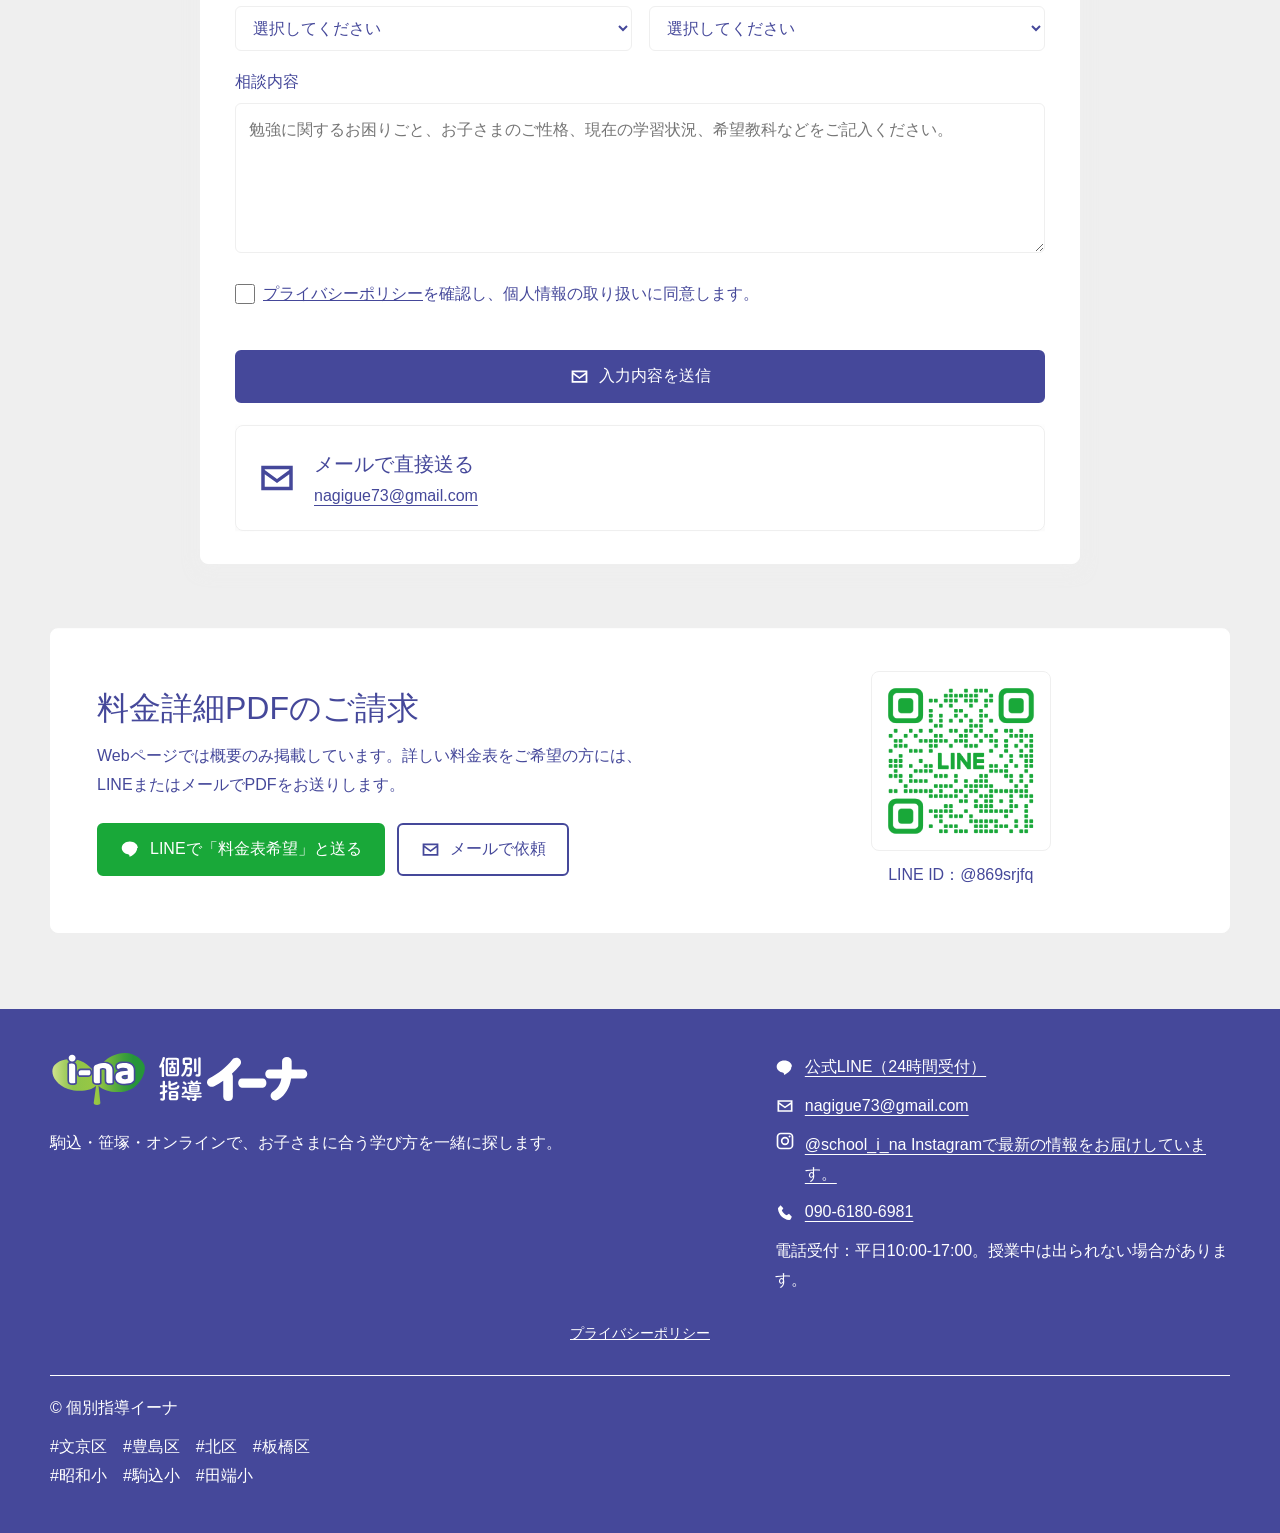
==== commit 47e0e08e: "試作サイトv3テキスト削除" ====
--- a/contact.html
+++ b/contact.html
@@ -227,7 +227,7 @@
       <div class="footer-links-bottom" style="margin-top: 24px; text-align: center;">
         <a href="privacy.html" style="color: inherit; text-decoration: underline; font-size: 14px;">プライバシーポリシー</a>
       </div>
-      <div class="copyright">© 個別指導イーナ｜試作サイト v3</div>
+      <div class="copyright">© 個別指導イーナ</div>
       <p class="footer-hashtags">#文京区　#豊島区　#北区　#板橋区<br>#昭和小　#駒込小　#田端小</p>
     </div>
   </footer>
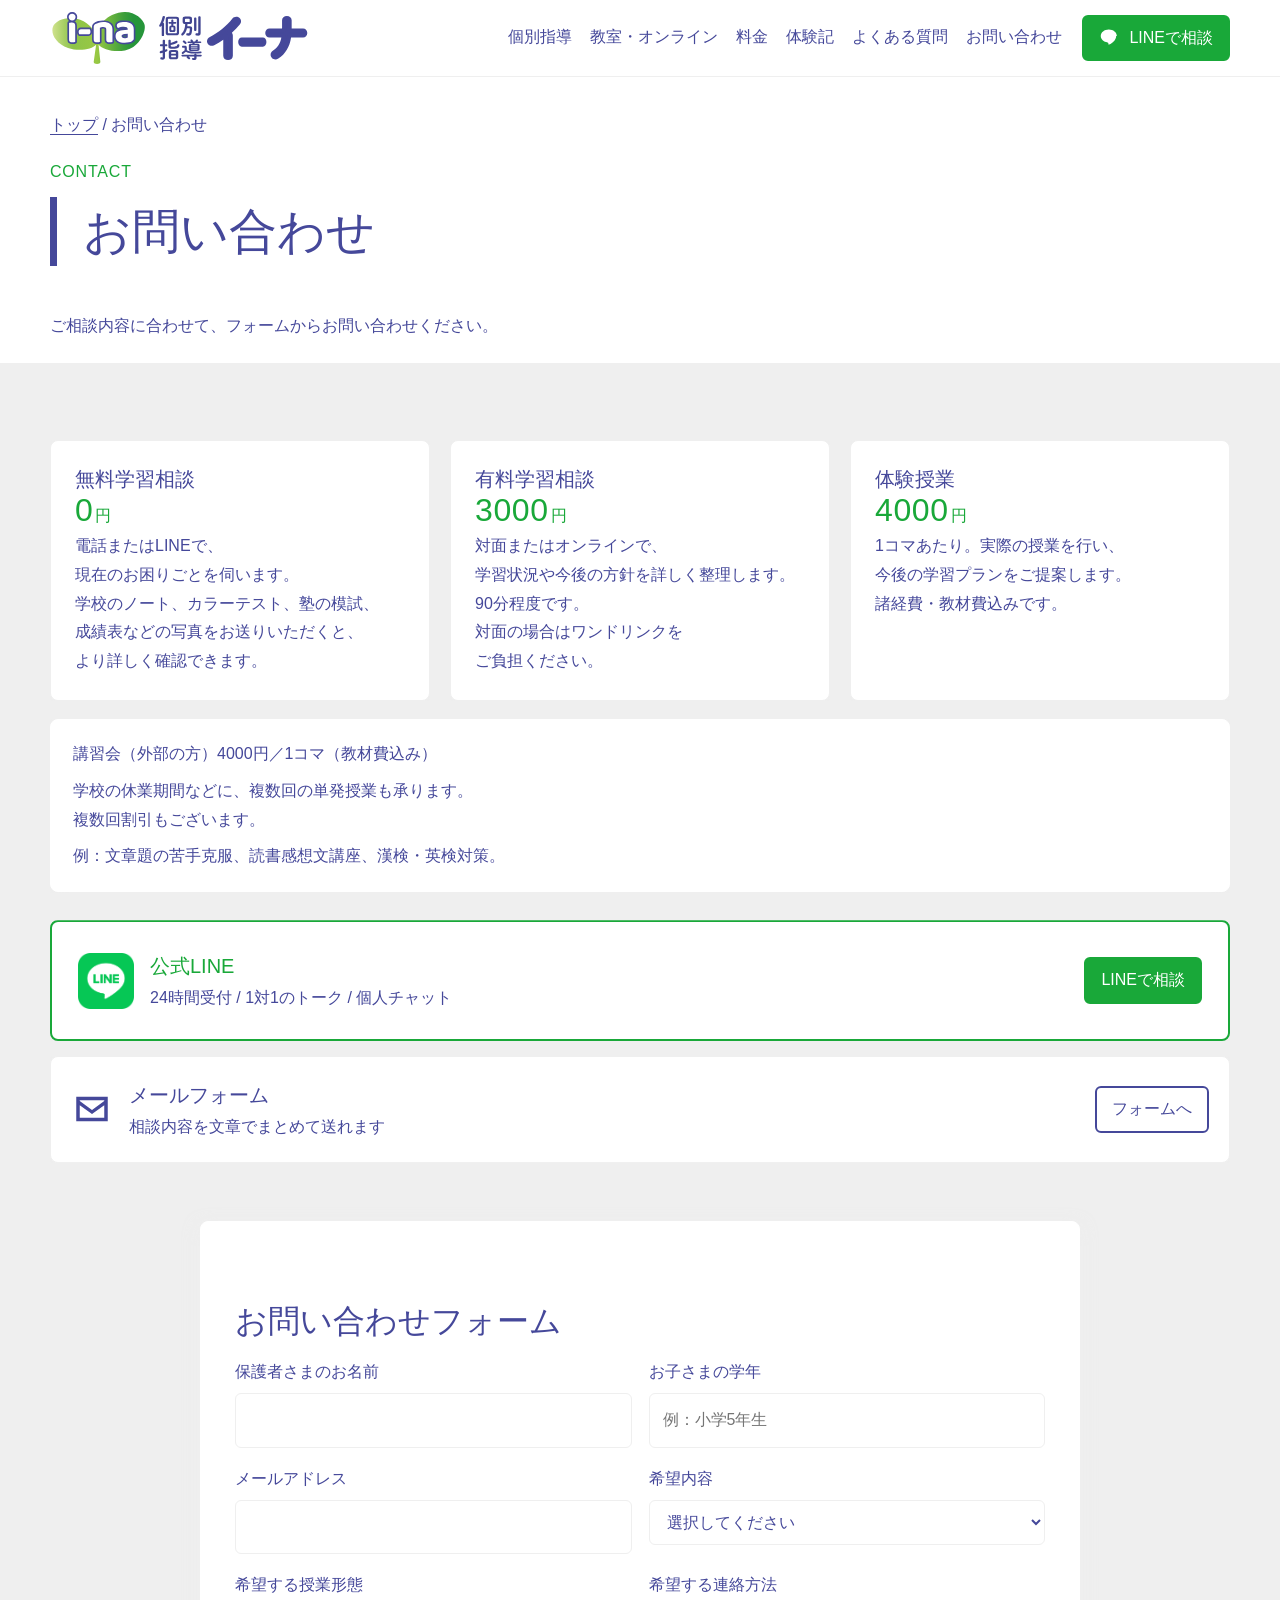
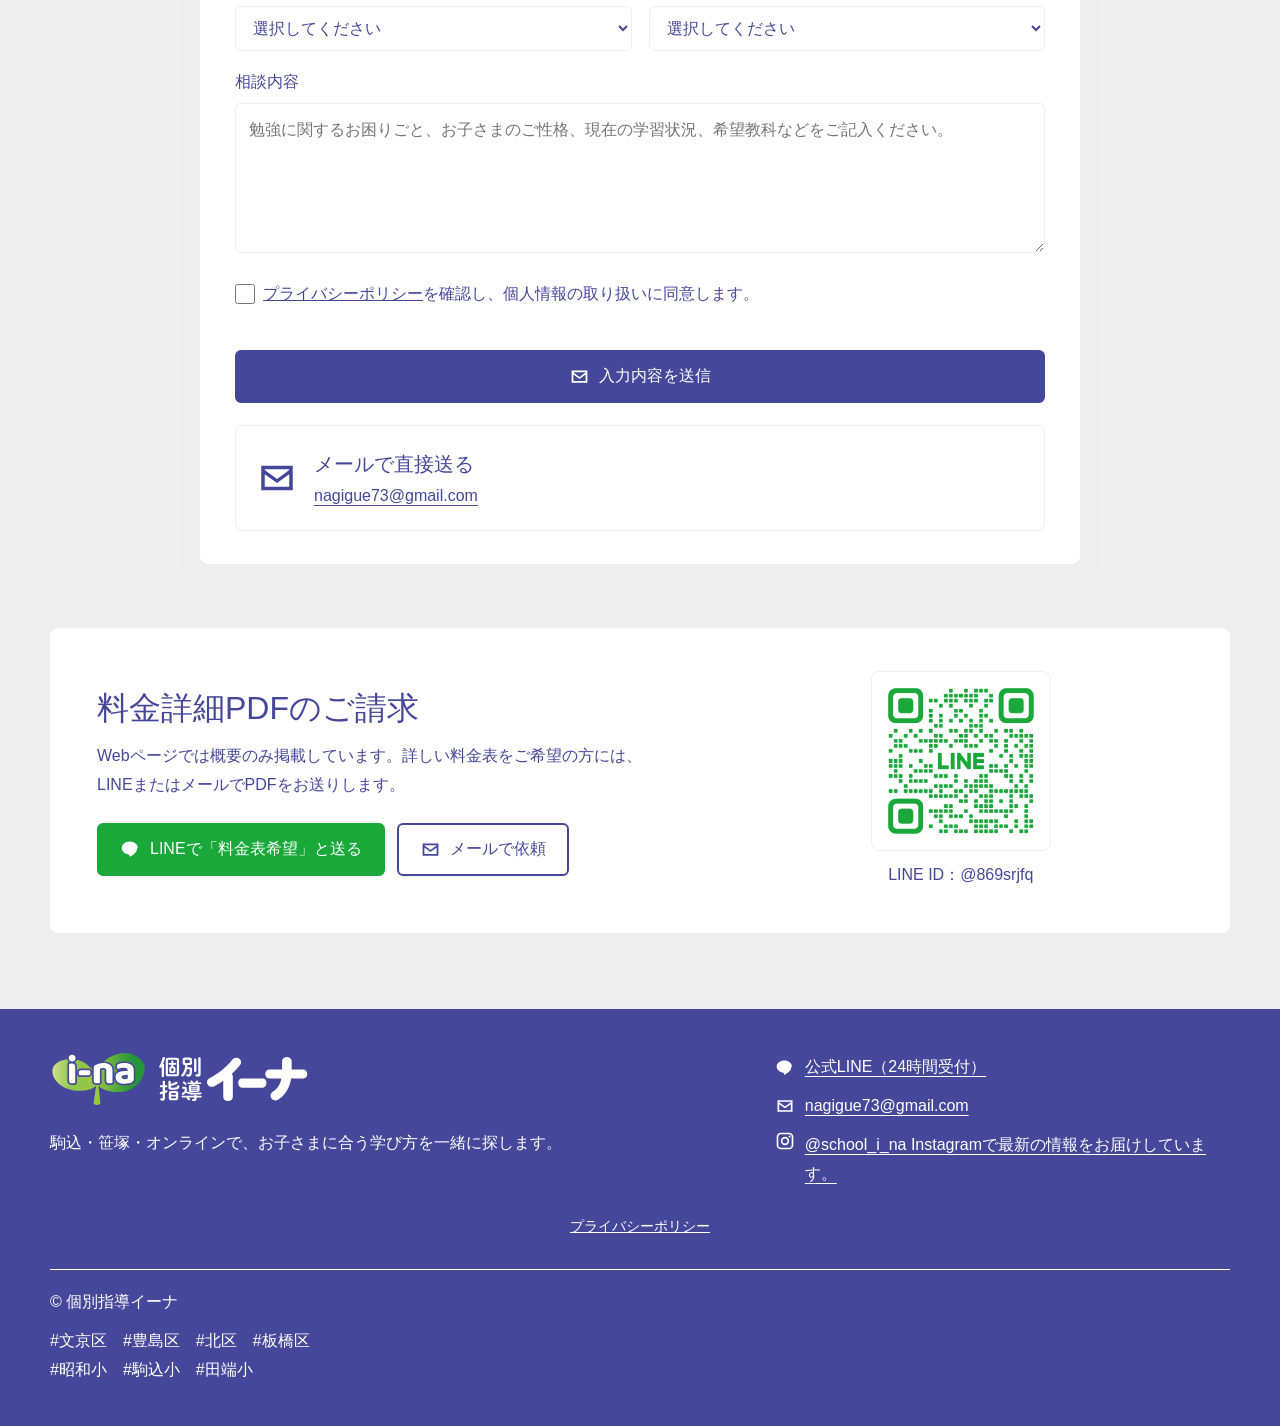
==== commit fd695e6f: "Remove published phone number and telephone reception hours" ====
--- a/contact.html
+++ b/contact.html
@@ -5,7 +5,8 @@
   <meta charset="utf-8">
   <meta name="viewport" content="width=device-width,initial-scale=1">
   <title>学習相談・体験授業｜個別指導イーナ</title>
-  <meta name="description" content="無料学習相談、有料学習相談、体験授業、講習会、料金表PDFの請求窓口です。">
+  <meta name="description" content="個別指導イーナへの学習相談・体験授業のお申し込みはこちら。LINEでの無料相談、各種講習会や料金表PDFについてもお問い合わせいただけます。">
+  <link rel="canonical" href="https://school-ina.com/contact.html">
   <link rel="icon" type="image/png" href="/assets/favicon.png?v=2">
   <link rel="apple-touch-icon" href="/assets/favicon.png?v=2">
   <link rel="stylesheet" href="style.css?v=20260724-9">
@@ -216,12 +217,6 @@
                 d="M7 2h10a5 5 0 0 1 5 5v10a5 5 0 0 1-5 5H7a5 5 0 0 1-5-5V7a5 5 0 0 1 5-5Zm0 2a3 3 0 0 0-3 3v10a3 3 0 0 0 3 3h10a3 3 0 0 0 3-3V7a3 3 0 0 0-3-3H7Zm10.5 1.5a1.2 1.2 0 1 1 0 2.4 1.2 1.2 0 0 1 0-2.4ZM12 7a5 5 0 1 1 0 10 5 5 0 0 1 0-10Zm0 2a3 3 0 1 0 0 6 3 3 0 0 0 0-6Z"
                 fill="currentColor" />
             </svg><span class="footer-link-text">@school_i_na Instagramで最新の情報をお届けしています。</span></a>
-          <a class="footer-link" href="tel:09061806981"><svg viewBox="0 0 24 24" aria-hidden="true">
-              <path
-                d="M6.6 2.8 10 6.2 8.2 9c1.2 2.5 3.3 4.6 5.8 5.8l2.8-1.8 3.4 3.4-1.4 3c-.3.7-1.1 1.1-1.9 1C9.8 19.5 4.5 14.2 3.6 7.1c-.1-.8.3-1.6 1-1.9l2-2.4Z"
-                fill="currentColor" />
-            </svg>090-6180-6981</a>
-          <span class="footer-note">電話受付：平日10:00-17:00。授業中は出られない場合があります。</span>
         </div>
       </div>
       <div class="footer-links-bottom" style="margin-top: 24px; text-align: center;">
